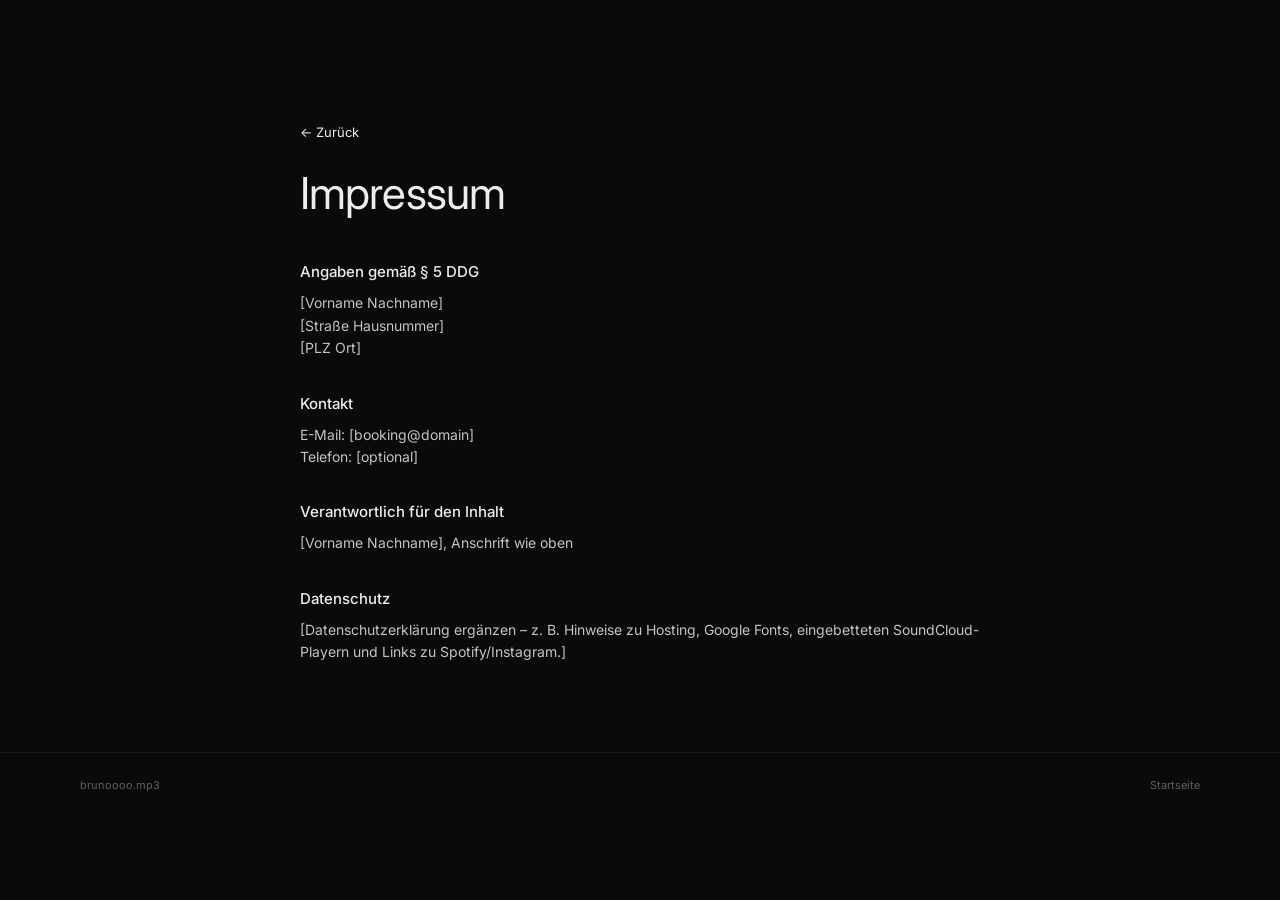
==== impressum.html @ 6eae167f "Website für brunoooo.mp3: One-Pager im dunklen Design Statische Seite (HTML/CSS/JS) mit Hero, Genre-" ====
<!doctype html>
<html lang="de">
<head>
  <meta charset="utf-8">
  <meta name="viewport" content="width=device-width, initial-scale=1">
  <title>Impressum – brunoooo.mp3</title>
  <meta name="robots" content="noindex">
  <meta name="theme-color" content="#0a0a0a">
  <link rel="preconnect" href="https://fonts.googleapis.com">
  <link rel="preconnect" href="https://fonts.gstatic.com" crossorigin>
  <link href="https://fonts.googleapis.com/css2?family=Inter:wght@400;500;600&family=Space+Mono&display=swap" rel="stylesheet">
  <link rel="stylesheet" href="css/style.css">
  <style>
    .legal { padding: 120px 0 80px; max-width: 680px; }
    .legal h1 { font-size: clamp(30px, 6vw, 44px); font-weight: 400; letter-spacing: -.02em; margin: 14px 0 32px; }
    .legal h2 { font-size: 15px; font-weight: 500; margin: 32px 0 8px; }
    .legal p { color: #c4c4c4; font-size: 14px; margin: 0 0 8px; }
  </style>
</head>
<body>
  <main class="wrap legal">
    <a class="link-arrow" href="index.html"><span aria-hidden="true">←</span> Zurück</a>
    <h1>Impressum</h1>

    <h2>Angaben gemäß § 5 DDG</h2>
    <p>[Vorname Nachname]<br>[Straße Hausnummer]<br>[PLZ Ort]</p>

    <h2>Kontakt</h2>
    <p>E-Mail: [booking@domain]<br>Telefon: [optional]</p>

    <h2>Verantwortlich für den Inhalt</h2>
    <p>[Vorname Nachname], Anschrift wie oben</p>

    <h2>Datenschutz</h2>
    <p>[Datenschutzerklärung ergänzen – z. B. Hinweise zu Hosting, Google Fonts, eingebetteten SoundCloud-Playern und Links zu Spotify/Instagram.]</p>
  </main>
  <footer class="footer">
    <div class="wrap footer__inner"><span>brunoooo.mp3</span><a href="index.html">Startseite</a></div>
  </footer>
</body>
</html>
---- css/style.css ----
/* ==========================================================================
   brunoooo.mp3
   ========================================================================== */

:root {
  --bg: #0a0a0a;
  --bg-2: #0e0e0e;
  --card: #131313;
  --card-2: #181818;
  --line: #222;
  --line-soft: #1a1a1a;
  --text: #ededed;
  --muted: #9a9a9a;
  --dim: #5f5f5f;
  --accent: #a8c8cc;
  --accent-ink: #0d1516;

  --font: "Inter", "Helvetica Neue", Arial, sans-serif;
  --mono: "Space Mono", ui-monospace, "SFMono-Regular", Menlo, monospace;

  --wrap: 1120px;
  --gutter: clamp(16px, 5vw, 48px);
  --radius: 10px;
  --nav-h: 64px;
  --section-y: clamp(72px, 10vw, 128px);
}

*, *::before, *::after { box-sizing: border-box; }
html { scroll-behavior: smooth; scroll-padding-top: calc(var(--nav-h) + 16px); -webkit-text-size-adjust: 100%; }
body {
  margin: 0;
  background: var(--bg);
  color: var(--text);
  font-family: var(--font);
  font-size: 15px;
  line-height: 1.6;
  -webkit-font-smoothing: antialiased;
  overflow-x: hidden;
}
img { display: block; max-width: 100%; height: auto; }
a { color: inherit; text-decoration: none; }
button { font: inherit; color: inherit; background: none; border: 0; cursor: pointer; padding: 0; }
::selection { background: var(--accent); color: var(--accent-ink); }
:focus-visible { outline: 2px solid var(--accent); outline-offset: 3px; border-radius: 4px; }

.wrap { width: 100%; max-width: calc(var(--wrap) + 2 * var(--gutter)); margin: 0 auto; padding: 0 var(--gutter); }
.accent { color: var(--accent); }
.skip { position: absolute; left: -9999px; top: 8px; z-index: 100; background: var(--accent); color: var(--accent-ink); padding: 8px 14px; border-radius: 6px; }
.skip:focus { left: 8px; }

.label { margin: 0; font-size: 11px; color: var(--muted); letter-spacing: .02em; }
.eyebrow { margin: 0 0 18px; font-size: 12px; color: var(--muted); }
.h2 { margin: 10px 0 0; font-size: clamp(24px, 3.2vw, 34px); font-weight: 400; letter-spacing: -.01em; line-height: 1.2; }

/* ---------- Buttons ---------- */
.btn {
  display: inline-flex; align-items: center; justify-content: center;
  min-height: 46px; padding: 0 28px; border-radius: 8px;
  font-size: 14px; font-weight: 600; white-space: nowrap;
  transition: transform .2s ease, background-color .2s ease, border-color .2s ease, color .2s ease;
}
.btn:active { transform: scale(.97); }
.btn--primary { background: var(--accent); color: var(--accent-ink); }
.btn--primary:hover { background: #bcd8db; }
.btn--ghost { border: 1px solid var(--line); color: var(--text); font-weight: 500; }
.btn--ghost:hover { border-color: #444; background: #111; }
.btn--light { background: #f2f2f2; color: #111; }
.btn--light:hover { background: #fff; }
.btn--sm { min-height: 38px; padding: 0 18px; font-size: 12px; }

.play {
  display: inline-grid; place-items: center; flex: none;
  width: 32px; height: 32px; border-radius: 50%;
  transition: background-color .2s ease;
}
.play:hover { background: #ffffff12; }
.icon-play {
  width: 0; height: 0;
  border-left: 9px solid currentColor; border-top: 6px solid transparent; border-bottom: 6px solid transparent;
  margin-left: 2px;
}
.is-playing .icon-play {
  width: 9px; height: 11px; margin: 0;
  border: 0; border-left: 3px solid currentColor; border-right: 3px solid currentColor;
}

.card { background: var(--card); border: 1px solid var(--line-soft); border-radius: var(--radius); }

/* ---------- Navigation ---------- */
.nav {
  position: fixed; inset: 0 0 auto; z-index: 50;
  transition: background-color .3s ease, border-color .3s ease;
  border-bottom: 1px solid transparent;
  padding-top: env(safe-area-inset-top);
}
.nav.is-scrolled { background: rgba(10, 10, 10, .78); -webkit-backdrop-filter: blur(14px); backdrop-filter: blur(14px); border-color: var(--line-soft); }
.nav__inner {
  max-width: calc(var(--wrap) + 2 * var(--gutter)); margin: 0 auto; padding: 0 var(--gutter);
  height: var(--nav-h); display: flex; align-items: center; justify-content: space-between; gap: 24px;
}
.nav__logo { font-size: 15px; font-weight: 500; flex: none; }
.nav__links { display: flex; gap: 22px; font-size: 13px; }
.nav__links a { position: relative; color: #cfcfcf; padding: 6px 0; transition: color .2s ease; }
.nav__links a::after {
  content: ""; position: absolute; left: 0; right: 0; bottom: 0; height: 1px;
  background: var(--accent); transform: scaleX(0); transform-origin: left; transition: transform .25s ease;
}
.nav__links a:hover, .nav__links a.is-active { color: #fff; }
.nav__links a.is-active::after { transform: scaleX(1); }

/* ---------- Hero ---------- */
.hero { position: relative; padding-top: var(--nav-h); overflow: hidden; }
.hero__inner { display: grid; grid-template-columns: 1.05fr 1fr; align-items: end; min-height: min(720px, 88vh); }
.hero__text { padding: 60px 0 130px; position: relative; z-index: 2; }
.hero__title { margin: 0; font-size: clamp(48px, 7.4vw, 88px); font-weight: 400; line-height: 1; letter-spacing: -.035em; }
.hero__quote { margin: 26px 0 34px; color: #cfcfcf; font-size: 15px; max-width: 38ch; }
.hero__cta { display: flex; flex-wrap: wrap; gap: 12px; }
.hero__cta .btn { min-width: 150px; }

.hero__photo { position: relative; align-self: end; height: 100%; display: flex; align-items: flex-end; justify-content: center; }
.hero__photo img {
  width: 100%; max-width: 460px; max-height: 660px; object-fit: contain; object-position: bottom;
  mix-blend-mode: lighten;
  -webkit-mask-image: linear-gradient(to bottom, transparent 0%, #000 9%, #000 72%, transparent 100%), linear-gradient(to right, transparent 0%, #000 12%, #000 90%, transparent 100%);
  -webkit-mask-composite: source-in;
  mask-image: linear-gradient(to bottom, transparent 0%, #000 9%, #000 72%, transparent 100%), linear-gradient(to right, transparent 0%, #000 12%, #000 90%, transparent 100%);
  mask-composite: intersect;
  animation: photo-in 1.2s cubic-bezier(.2, .7, .2, 1) both;
}
@keyframes photo-in { from { opacity: 0; transform: translateY(24px) scale(.98); } }

.mini-player { display: flex; align-items: center; gap: 12px; margin-top: 26px; max-width: 290px; }
.mini-player .play { margin-left: -9px; }
.mini-player__bar { position: relative; flex: 1; height: 3px; background: #2a2a2a; border-radius: 3px; }
.mini-player__fill { position: absolute; inset: 0 auto 0 0; width: 62%; background: var(--accent); border-radius: inherit; }
.mini-player__knob {
  position: absolute; top: 50%; left: 62%; width: 9px; height: 9px; border-radius: 50%;
  background: #dfeef0; transform: translate(-50%, -50%); box-shadow: 0 0 0 4px #a8c8cc22;
}

/* ---------- Marquee ---------- */
.marquee {
  position: relative; overflow: hidden; border-top: 1px solid var(--line-soft); border-bottom: 1px solid var(--line-soft);
  background: var(--bg-2); padding: 18px 0;
  -webkit-mask-image: linear-gradient(to right, transparent, #000 8%, #000 92%, transparent);
  mask-image: linear-gradient(to right, transparent, #000 8%, #000 92%, transparent);
}
.marquee__track { display: flex; width: max-content; animation: marquee 38s linear infinite; }
.marquee:hover .marquee__track { animation-play-state: paused; }
.marquee__list { display: flex; margin: 0; padding: 0; list-style: none; font-family: var(--mono); font-size: 13px; color: #cfcfcf; }
.marquee__list li { white-space: nowrap; }
.marquee__list li::before { content: "/"; color: var(--dim); margin: 0 30px; }
@keyframes marquee { to { transform: translateX(-50%); } }

/* ---------- Sections ---------- */
.section { padding: var(--section-y) 0; position: relative; }
.section + .section::before {
  content: ""; position: absolute; top: 0; left: 50%; transform: translateX(-50%);
  width: min(calc(100% - 2 * var(--gutter)), calc(var(--wrap) + 80px)); height: 1px;
  background: linear-gradient(to right, transparent, var(--line), transparent);
}
.section__head { display: flex; justify-content: space-between; align-items: flex-end; gap: 32px; margin-bottom: 40px; }
.section__head--row { align-items: center; }
.section__aside { margin: 0; max-width: 300px; color: var(--muted); font-size: 13px; }
.link-arrow { font-size: 13px; transition: color .2s ease; }
.link-arrow span { display: inline-block; transition: transform .2s ease; }
.link-arrow:hover { color: var(--accent); }
.link-arrow:hover span { transform: translateX(4px); }

/* ---------- Bio ---------- */
.bio { display: grid; grid-template-columns: 160px minmax(0, 1fr) 300px; gap: 40px 48px; align-items: start; }
.bio__text p { margin: 0 0 18px; color: #c4c4c4; font-size: 14px; max-width: 60ch; }
.bio__text .lead { color: var(--text); font-size: clamp(17px, 1.6vw, 19px); line-height: 1.5; margin-bottom: 30px; }

.eq { display: flex; align-items: center; gap: 2px; height: 22px; margin-top: 12px; }
.eq span { width: 2px; border-radius: 2px; background: #555; animation: eq 1.2s ease-in-out infinite alternate; }
.eq span.is-hi { background: var(--accent); }
@keyframes eq { from { transform: scaleY(.35); } to { transform: scaleY(1); } }

.facts { list-style: none; margin: 28px 0 0; padding: 0; display: grid; grid-template-columns: repeat(3, auto); justify-content: start; gap: 12px 36px; }
.facts li { display: flex; flex-direction: column; }
.facts__k { font-size: 11px; color: var(--dim); }
.facts__v { font-size: 13px; }

.nowplaying { position: sticky; top: calc(var(--nav-h) + 24px); overflow: hidden; }
.nowplaying__head { margin: 0; padding: 14px 16px; font-size: 11px; color: var(--muted); border-bottom: 1px solid var(--line-soft); display: flex; align-items: center; gap: 8px; }
.dot { width: 6px; height: 6px; border-radius: 50%; background: var(--accent); box-shadow: 0 0 0 0 #a8c8cc80; animation: pulse 2s infinite; }
@keyframes pulse { 70% { box-shadow: 0 0 0 7px #a8c8cc00; } 100% { box-shadow: 0 0 0 0 #a8c8cc00; } }
.nowplaying__list { list-style: none; margin: 0; padding: 0; }
.nowplaying__list a {
  display: grid; grid-template-columns: 28px 1fr auto; align-items: center; gap: 6px;
  padding: 13px 16px; border-bottom: 1px solid var(--line-soft); transition: background-color .2s ease;
}
.nowplaying__list a:hover { background: var(--card-2); }
.nowplaying__no { font-size: 11px; color: var(--dim); }
.nowplaying__title { display: block; font-size: 13px; line-height: 1.3; }
.nowplaying__artist { display: block; font-size: 11px; color: var(--muted); }
.nowplaying__list .play { width: 28px; height: 28px; }
.nowplaying__list .icon-play { border-left-width: 7px; border-top-width: 5px; border-bottom-width: 5px; }
.nowplaying__foot { margin: 0; padding: 12px 16px; font-size: 10px; color: var(--dim); }

/* ---------- Inspiration ---------- */
.artists { display: grid; grid-template-columns: repeat(4, minmax(0, 1fr)); gap: 12px; }
.artist { padding: 14px 14px 18px; transition: border-color .3s ease, transform .3s ease, background-color .3s ease; }
.artist:hover { border-color: #2c2c2c; background: var(--card-2); transform: translateY(-3px); }
.artist__no { margin: 0; font-size: 10px; color: var(--dim); }
.wave { display: flex; align-items: center; gap: 2px; height: 70px; margin: 18px 0 22px; }
.wave span { flex: 1; min-width: 1px; border-radius: 2px; background: #3a3a3a; transition: background-color .15s ease; }
.wave span.is-on { background: #c9c9c9; }
.artist:hover .wave span.is-on { background: var(--accent); }
.artist__name { margin: 0; font-size: 17px; font-weight: 400; }
.artist__track { display: inline-flex; align-items: center; gap: 7px; margin-top: 8px; font-size: 11px; color: #bdbdbd; }
.artist__track .icon-play { border-left-width: 6px; border-top-width: 4px; border-bottom-width: 4px; }
a.artist__track:hover { color: var(--accent); text-decoration: underline; text-underline-offset: 3px; }

/* ---------- Mixes ---------- */
.mixes { display: grid; grid-template-columns: repeat(3, minmax(0, 1fr)); gap: 12px; }
.mix { padding: 20px; display: flex; flex-direction: column; min-height: 220px; }
.mix__top { display: flex; justify-content: space-between; gap: 16px; }
.mix__no { margin: 0; font-size: 10px; color: var(--muted); }
.mix__title { margin: 6px 0 0; font-size: 18px; font-weight: 400; }
.vinyl {
  flex: none; width: 58px; height: 58px; border-radius: 50%;
  background: repeating-radial-gradient(circle, #0b0b0b 0 2px, #121212 2px 3px);
  display: grid; place-items: center; border: 1px solid #1e1e1e;
  animation: spin 2.4s linear infinite paused;
}
.vinyl::after { content: ""; width: 18px; height: 18px; border-radius: 50%; background: radial-gradient(circle, #ddd 0 1.5px, #2a2a2a 2px); }
.mix.is-playing .vinyl { animation-play-state: running; }
.mix.is-playing .vinyl::after { background: radial-gradient(circle, #0d1516 0 1.5px, var(--accent) 2px); }
@keyframes spin { to { transform: rotate(360deg); } }
.mix__player { display: flex; align-items: center; gap: 10px; margin-top: 28px; }
.mix__player .play { margin-left: -6px; }
.mix__bar { flex: 1; height: 2px; background: #2c2c2c; border-radius: 2px; overflow: hidden; }
.mix__fill { display: block; height: 100%; width: 0; background: #d6d6d6; }
.mix.is-playing .mix__fill { background: var(--accent); }
.mix__len { font-size: 10px; color: var(--muted); white-space: nowrap; }
.mix__note { margin: auto 0 0; padding-top: 28px; font-size: 10px; color: var(--dim); }
.mix iframe { width: 100%; height: 166px; border: 0; border-radius: 6px; margin-top: 20px; }

/* ---------- Gigs ---------- */
.gigs { display: grid; grid-template-columns: 160px minmax(0, 1fr); gap: 40px 48px; }
.tabs { display: inline-flex; flex-direction: column; gap: 4px; margin-top: 18px; }
.tab { text-align: left; font-size: 13px; color: var(--dim); padding: 4px 0; transition: color .2s ease; }
.tab:hover { color: #bbb; }
.tab.is-active { color: var(--text); }
.tab.is-active::before { content: "● "; color: var(--accent); font-size: 9px; vertical-align: 2px; }
.gigs__list { display: grid; grid-template-columns: repeat(2, minmax(0, 1fr)); column-gap: 24px; align-content: start; }
.gig { display: flex; justify-content: space-between; align-items: baseline; gap: 16px; padding: 14px 0; border-bottom: 1px solid var(--line-soft); animation: fade-up .45s ease both; }
.gig__name { font-size: 14px; }
.gig__meta { font-size: 10px; color: var(--muted); white-space: nowrap; }
.gig--next .gig__name::after { content: "Next"; margin-left: 8px; padding: 2px 6px; border-radius: 4px; font-size: 9px; background: #a8c8cc1f; color: var(--accent); vertical-align: 2px; }
.gigs__empty { grid-column: 1 / -1; margin: 0; padding: 14px 0; color: var(--muted); font-size: 14px; border-bottom: 1px solid var(--line-soft); }
.gigs__empty a { color: var(--accent); }
@keyframes fade-up { from { opacity: 0; transform: translateY(8px); } }

/* ---------- Presse ---------- */
.press__btns { display: flex; flex-wrap: wrap; gap: 8px; }
.press { display: grid; grid-template-columns: repeat(4, minmax(0, 1fr)); gap: 10px; }
.press__item { margin: 0; aspect-ratio: 4 / 5; border-radius: 6px; overflow: hidden; border: 1px solid var(--line-soft); background: var(--card); }
.press__item img { width: 100%; height: 100%; object-fit: cover; filter: grayscale(1); transition: filter .4s ease, transform .6s ease; }
.press__item:hover img { filter: none; transform: scale(1.03); }
.ph { height: 100%; display: grid; place-items: center; padding: 12px; text-align: center; font-size: 11px; color: var(--muted); }

/* ---------- Booking ---------- */
.section--booking { text-align: center; }
.booking { display: flex; flex-direction: column; align-items: center; }
.booking__mail {
  margin-top: 22px; font-size: clamp(28px, 5vw, 46px); line-height: 1.15; letter-spacing: -.02em;
  overflow-wrap: anywhere; background: linear-gradient(currentColor, currentColor) 0 100% / 0 1px no-repeat;
  transition: background-size .35s ease, color .2s ease;
}
.booking__mail:hover { color: var(--accent); background-size: 100% 1px; }
.booking__text { margin: 18px 0 0; max-width: 420px; color: var(--muted); font-size: 13px; }

.form { width: 100%; max-width: 680px; margin-top: 44px; padding: clamp(18px, 3vw, 28px); text-align: left; }
.form__grid { display: grid; grid-template-columns: 1fr 1fr; gap: 14px; }
.field { display: flex; flex-direction: column; gap: 6px; font-size: 11px; color: var(--muted); min-width: 0; }
.field--full { grid-column: 1 / -1; }
.field input, .field select, .field textarea {
  width: 100%; font: inherit; font-size: 16px; color: var(--text); /* 16px verhindert Zoom auf iOS */
  background: var(--bg); border: 1px solid var(--line); border-radius: 8px; padding: 11px 12px;
  transition: border-color .2s ease; -webkit-appearance: none; appearance: none; color-scheme: dark;
}
.field select {
  background-image: linear-gradient(45deg, transparent 50%, #888 50%), linear-gradient(135deg, #888 50%, transparent 50%);
  background-position: calc(100% - 18px) 50%, calc(100% - 13px) 50%; background-size: 5px 5px; background-repeat: no-repeat; padding-right: 34px;
}
.field textarea { resize: vertical; min-height: 110px; }
.field input:focus, .field select:focus, .field textarea:focus { outline: none; border-color: var(--accent); }
.field input::placeholder, .field textarea::placeholder { color: #555; }
.field.is-invalid input { border-color: #c77; }
.form__foot { display: flex; justify-content: space-between; align-items: center; gap: 16px; margin-top: 20px; }
.form__hint { margin: 0; font-size: 11px; color: var(--dim); }
.form__error { margin: 10px 0 0; font-size: 12px; color: #e09a9a; min-height: 0; }
.form__error:empty { display: none; }

.socials { display: flex; gap: 28px; margin-top: 36px; font-size: 13px; }
.socials a { transition: color .2s ease; }
.socials a:hover { color: var(--accent); }

/* ---------- Footer ---------- */
.footer { border-top: 1px solid var(--line-soft); padding: 24px 0 calc(24px + env(safe-area-inset-bottom)); font-size: 11px; color: var(--dim); }
.footer__inner { display: flex; justify-content: space-between; align-items: center; gap: 16px; }
.footer a { transition: color .2s ease; }
.footer a:hover { color: var(--text); }

/* ---------- Reveal ---------- */
.js .reveal { opacity: 0; transform: translateY(18px); transition: opacity .7s ease, transform .7s cubic-bezier(.2, .7, .2, 1); transition-delay: var(--d, 0s); }
.js .reveal.is-in { opacity: 1; transform: none; }

/* ==========================================================================
   Responsive
   ========================================================================== */
@media (max-width: 1000px) {
  .bio { grid-template-columns: minmax(0, 1fr) 280px; }
  .bio__label { grid-column: 1 / -1; display: flex; align-items: center; gap: 16px; }
  .bio__label .eq { margin: 0; }
  .artists { grid-template-columns: repeat(2, minmax(0, 1fr)); }
  .mixes { grid-template-columns: 1fr 1fr; }
  .press { grid-template-columns: repeat(2, minmax(0, 1fr)); }
}

@media (max-width: 760px) {
  :root { --nav-h: 96px; }
  body { font-size: 15px; }

  /* Navigation: Logo oben, Links darunter seitlich wischbar */
  .nav { background: rgba(10, 10, 10, .82); -webkit-backdrop-filter: blur(14px); backdrop-filter: blur(14px); border-color: var(--line-soft); }
  .nav__inner { flex-direction: column; align-items: stretch; justify-content: center; gap: 4px; padding-right: 0; }
  .nav__logo { padding-top: 4px; }
  .nav__links {
    gap: 6px; overflow-x: auto; scroll-snap-type: x proximity; scrollbar-width: none;
    padding: 4px var(--gutter) 6px 0;
    -webkit-mask-image: linear-gradient(to right, #000 85%, transparent);
    mask-image: linear-gradient(to right, #000 85%, transparent);
  }
  .nav__links::-webkit-scrollbar { display: none; }
  .nav__links a { flex: none; scroll-snap-align: start; padding: 6px 12px; border: 1px solid var(--line); border-radius: 999px; font-size: 13px; }
  .nav__links a:first-child { margin-left: 0; }
  .nav__links a::after { display: none; }
  .nav__links a.is-active { background: var(--accent); border-color: var(--accent); color: var(--accent-ink); }

  /* Hero: Foto oben, Text überlappt */
  .hero__inner { grid-template-columns: 1fr; min-height: 0; }
  .hero__photo { order: -1; height: auto; margin: 8px calc(-1 * var(--gutter)) 0; }
  .hero__photo img { max-width: 420px; width: 88%; max-height: 62vh; }
  .hero__text { padding: 0 0 56px; margin-top: -72px; }
  .hero__title { font-size: clamp(44px, 14vw, 64px); }
  .hero__cta .btn { flex: 1 1 140px; }
  .mini-player { max-width: none; }

  .section__head { flex-direction: column; align-items: flex-start; gap: 14px; margin-bottom: 28px; }
  .section__head--row { flex-direction: row; align-items: center; flex-wrap: wrap; }

  .bio { grid-template-columns: 1fr; gap: 24px; }
  .nowplaying { position: static; }
  .facts { grid-template-columns: repeat(2, auto); }

  .artists { gap: 10px; }
  .artist { padding: 12px 12px 14px; }
  .wave { height: 52px; margin: 12px 0 14px; gap: 1.5px; }
  .artist__name { font-size: 15px; }

  .mixes { grid-template-columns: 1fr; }
  .mix { min-height: 0; }

  .gigs { grid-template-columns: 1fr; gap: 20px; }
  .tabs { flex-direction: row; gap: 18px; margin-top: 14px; }
  .gigs__list { grid-template-columns: 1fr; min-height: 0; }

  .press { gap: 8px; }
  .press__btns { width: 100%; }
  .press__btns .btn { flex: 1; }

  .form__grid { grid-template-columns: 1fr; }
  .form__foot { flex-direction: column-reverse; align-items: stretch; text-align: center; }
  .form__foot .btn { width: 100%; }

  .footer__inner { flex-wrap: wrap; }
  .footer__top { display: none; }
}

@media (max-width: 380px) {
  .artists { grid-template-columns: 1fr 1fr; gap: 8px; }
  .artist__track { font-size: 10px; }
}

@media (prefers-reduced-motion: reduce) {
  html { scroll-behavior: auto; }
  *, *::before, *::after { animation-duration: .001ms !important; animation-iteration-count: 1 !important; transition-duration: .001ms !important; }
  .js .reveal { opacity: 1; transform: none; }
}
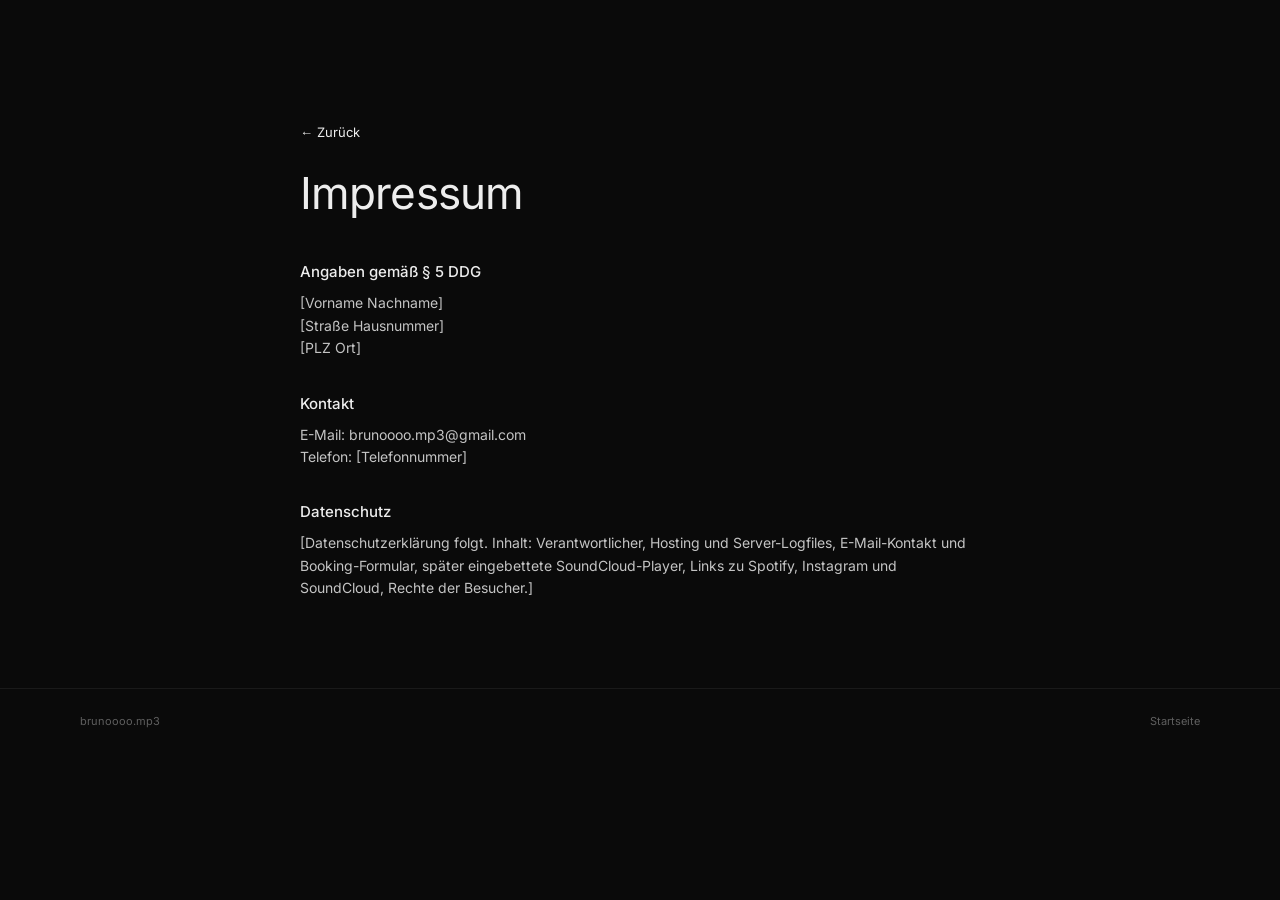
==== commit 42fd0fe9: "Texte natürlicher formuliert, TikTok entfernt, Schriften lokal - Bio, Sound und Booking-Text in lock" ====
--- a/impressum.html
+++ b/impressum.html
@@ -6,9 +6,6 @@
   <title>Impressum – brunoooo.mp3</title>
   <meta name="robots" content="noindex">
   <meta name="theme-color" content="#0a0a0a">
-  <link rel="preconnect" href="https://fonts.googleapis.com">
-  <link rel="preconnect" href="https://fonts.gstatic.com" crossorigin>
-  <link href="https://fonts.googleapis.com/css2?family=Inter:wght@400;500;600&family=Space+Mono&display=swap" rel="stylesheet">
   <link rel="stylesheet" href="css/style.css">
   <style>
     .legal { padding: 120px 0 80px; max-width: 680px; }
@@ -26,13 +23,15 @@
     <p>[Vorname Nachname]<br>[Straße Hausnummer]<br>[PLZ Ort]</p>
 
     <h2>Kontakt</h2>
-    <p>E-Mail: [booking@domain]<br>Telefon: [optional]</p>
+    <p>E-Mail: brunoooo.mp3@gmail.com<br>Telefon: [Telefonnummer]</p>
 
-    <h2>Verantwortlich für den Inhalt</h2>
-    <p>[Vorname Nachname], Anschrift wie oben</p>
+    <!-- Nur einfügen, falls vorhanden:
+    <h2>Umsatzsteuer-ID</h2>
+    <p>Umsatzsteuer-Identifikationsnummer gemäß § 27a UStG: [DE…]</p>
+    -->
 
-    <h2>Datenschutz</h2>
-    <p>[Datenschutzerklärung ergänzen – z. B. Hinweise zu Hosting, Google Fonts, eingebetteten SoundCloud-Playern und Links zu Spotify/Instagram.]</p>
+    <h2 id="datenschutz">Datenschutz</h2>
+    <p>[Datenschutzerklärung folgt. Inhalt: Verantwortlicher, Hosting und Server-Logfiles, E-Mail-Kontakt und Booking-Formular, später eingebettete SoundCloud-Player, Links zu Spotify, Instagram und SoundCloud, Rechte der Besucher.]</p>
   </main>
   <footer class="footer">
     <div class="wrap footer__inner"><span>brunoooo.mp3</span><a href="index.html">Startseite</a></div>
--- a/css/style.css
+++ b/css/style.css
@@ -1,6 +1,10 @@
 /* ==========================================================================
    brunoooo.mp3
    ========================================================================== */
+
+/* Schriften lokal eingebunden (keine Verbindung zu Google, DSGVO-freundlich) */
+@font-face { font-family: "Inter"; font-style: normal; font-weight: 400 600; font-display: swap; src: url("../assets/fonts/inter-latin.woff2") format("woff2"); }
+@font-face { font-family: "Space Mono"; font-style: normal; font-weight: 400; font-display: swap; src: url("../assets/fonts/space-mono-latin.woff2") format("woff2"); }
 
 :root {
   --bg: #0a0a0a;
@@ -198,6 +202,18 @@
 .nowplaying__list .play { width: 28px; height: 28px; }
 .nowplaying__list .icon-play { border-left-width: 7px; border-top-width: 5px; border-bottom-width: 5px; }
 .nowplaying__foot { margin: 0; padding: 12px 16px; font-size: 10px; color: var(--dim); }
+
+/* ---------- Sound ---------- */
+#sound .h2 { max-width: 22ch; text-wrap: balance; }
+.sound__words { display: flex; flex-wrap: wrap; gap: 8px; max-width: none; }
+.sound__words span { font-family: var(--mono); font-size: 12px; color: var(--text); padding: 6px 12px; border: 1px solid var(--line); border-radius: 999px; }
+.modes { display: grid; grid-template-columns: repeat(3, minmax(0, 1fr)); gap: 12px; }
+.mode { padding: 22px 20px 24px; transition: border-color .3s ease, background-color .3s ease; }
+.mode:hover { border-color: #2c2c2c; background: var(--card-2); }
+.mode__tag { margin: 0; font-size: 10px; color: var(--muted); }
+.mode__tag--next { color: var(--accent); }
+.mode__title { margin: 8px 0 12px; font-size: 22px; font-weight: 400; letter-spacing: -.01em; }
+.mode__text { margin: 0; font-size: 13px; color: #bdbdbd; }
 
 /* ---------- Inspiration ---------- */
 .artists { display: grid; grid-template-columns: repeat(4, minmax(0, 1fr)); gap: 12px; }
@@ -318,6 +334,7 @@
   .bio__label .eq { margin: 0; }
   .artists { grid-template-columns: repeat(2, minmax(0, 1fr)); }
   .mixes { grid-template-columns: 1fr 1fr; }
+  .mixes > :last-child:nth-child(odd) { grid-column: 1 / -1; }
   .press { grid-template-columns: repeat(2, minmax(0, 1fr)); }
 }
 
@@ -355,7 +372,9 @@
 
   .bio { grid-template-columns: 1fr; gap: 24px; }
   .nowplaying { position: static; }
-  .facts { grid-template-columns: repeat(2, auto); }
+  .facts { grid-template-columns: 1fr; gap: 0; }
+  .facts li { flex-direction: row; justify-content: space-between; gap: 16px; padding: 10px 0; border-bottom: 1px solid var(--line-soft); }
+  .facts__v { text-align: right; }
 
   .artists { gap: 10px; }
   .artist { padding: 12px 12px 14px; }
@@ -364,6 +383,7 @@
 
   .mixes { grid-template-columns: 1fr; }
   .mix { min-height: 0; }
+  .modes { grid-template-columns: 1fr; }
 
   .gigs { grid-template-columns: 1fr; gap: 20px; }
   .tabs { flex-direction: row; gap: 18px; margin-top: 14px; }
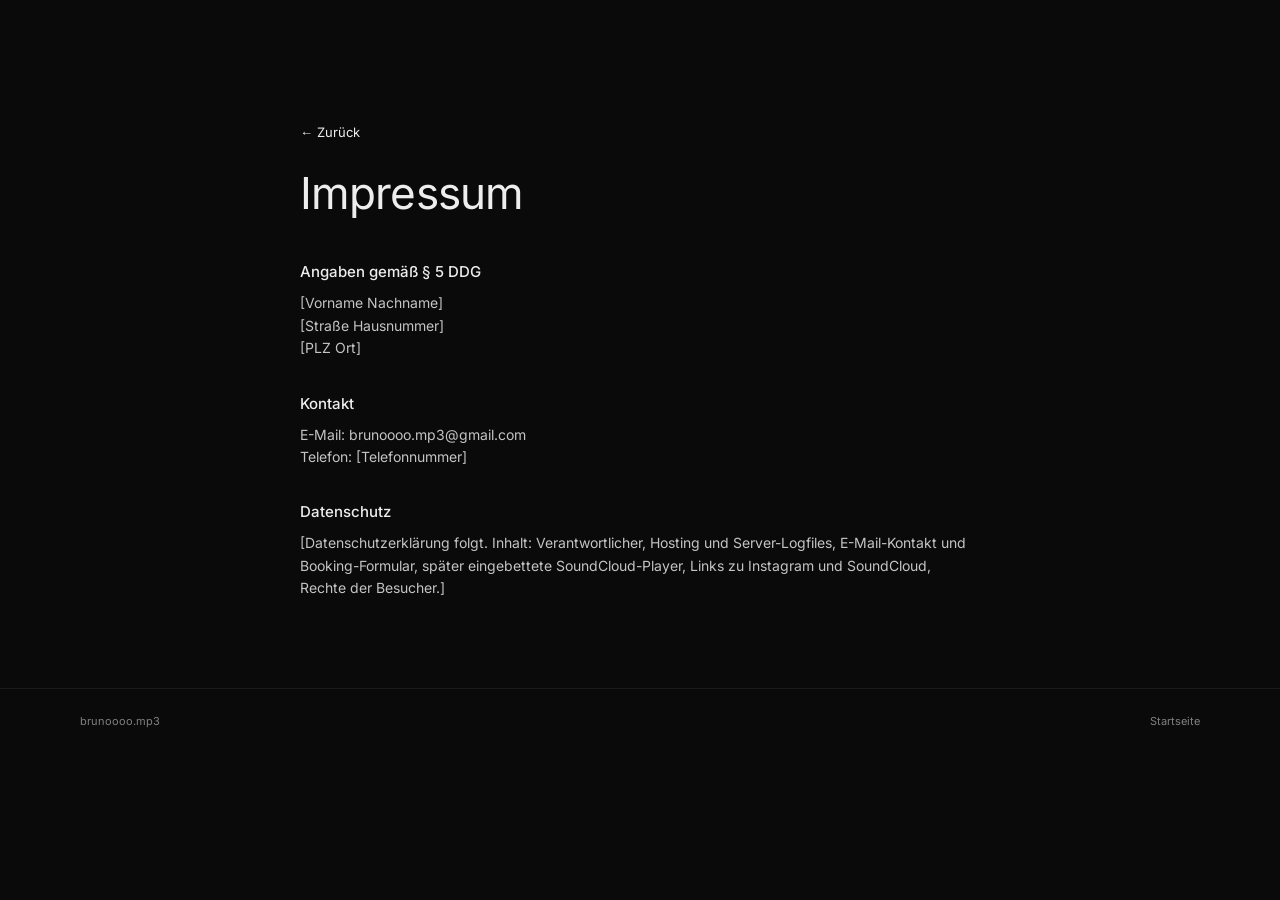
==== commit 47cc36a0: "Mixes „Coming soon“, Texte entfernt, Genre-Band pausierbar, Track-Links zu SoundCloud [skip netlify]" ====
--- a/impressum.html
+++ b/impressum.html
@@ -31,7 +31,7 @@
     -->
 
     <h2 id="datenschutz">Datenschutz</h2>
-    <p>[Datenschutzerklärung folgt. Inhalt: Verantwortlicher, Hosting und Server-Logfiles, E-Mail-Kontakt und Booking-Formular, später eingebettete SoundCloud-Player, Links zu Spotify, Instagram und SoundCloud, Rechte der Besucher.]</p>
+    <p>[Datenschutzerklärung folgt. Inhalt: Verantwortlicher, Hosting und Server-Logfiles, E-Mail-Kontakt und Booking-Formular, später eingebettete SoundCloud-Player, Links zu Instagram und SoundCloud, Rechte der Besucher.]</p>
   </main>
   <footer class="footer">
     <div class="wrap footer__inner"><span>brunoooo.mp3</span><a href="index.html">Startseite</a></div>
--- a/css/style.css
+++ b/css/style.css
@@ -15,7 +15,7 @@
   --line-soft: #1a1a1a;
   --text: #ededed;
   --muted: #9a9a9a;
-  --dim: #5f5f5f;
+  --dim: #808080;
   --accent: #a8c8cc;
   --accent-ink: #0d1516;
 
@@ -26,7 +26,7 @@
   --gutter: clamp(16px, 5vw, 48px);
   --radius: 10px;
   --nav-h: 64px;
-  --section-y: clamp(72px, 10vw, 128px);
+  --section-y: clamp(56px, 8vw, 104px);
 }
 
 *, *::before, *::after { box-sizing: border-box; }
@@ -49,6 +49,7 @@
 
 .wrap { width: 100%; max-width: calc(var(--wrap) + 2 * var(--gutter)); margin: 0 auto; padding: 0 var(--gutter); }
 .accent { color: var(--accent); }
+.sr-only { position: absolute; width: 1px; height: 1px; padding: 0; margin: -1px; overflow: hidden; clip: rect(0 0 0 0); white-space: nowrap; border: 0; }
 .skip { position: absolute; left: -9999px; top: 8px; z-index: 100; background: var(--accent); color: var(--accent-ink); padding: 8px 14px; border-radius: 6px; }
 .skip:focus { left: 8px; }
 
@@ -145,16 +146,17 @@
 /* ---------- Marquee ---------- */
 .marquee {
   position: relative; overflow: hidden; border-top: 1px solid var(--line-soft); border-bottom: 1px solid var(--line-soft);
-  background: var(--bg-2); padding: 18px 0;
+  background: var(--bg-2); padding: 20px 0;
   -webkit-mask-image: linear-gradient(to right, transparent, #000 8%, #000 92%, transparent);
   mask-image: linear-gradient(to right, transparent, #000 8%, #000 92%, transparent);
 }
-.marquee__track { display: flex; width: max-content; animation: marquee 38s linear infinite; }
-.marquee:hover .marquee__track { animation-play-state: paused; }
-.marquee__list { display: flex; margin: 0; padding: 0; list-style: none; font-family: var(--mono); font-size: 13px; color: #cfcfcf; }
-.marquee__list li { white-space: nowrap; }
-.marquee__list li::before { content: "/"; color: var(--dim); margin: 0 30px; }
-@keyframes marquee { to { transform: translateX(-50%); } }
+.marquee__track { display: flex; width: max-content; animation: marquee var(--dur, 40s) linear infinite; }
+.marquee:hover .marquee__track, .marquee.is-paused .marquee__track { animation-play-state: paused; }
+.marquee__list { display: flex; align-items: center; margin: 0; padding: 0; list-style: none; font-family: var(--mono); font-size: clamp(14px, 1.3vw, 16px); line-height: 1; color: #d8d8d8; }
+.marquee__list li { display: flex; align-items: center; white-space: nowrap; }
+/* Trenner: kleiner Punkt in der Akzentfarbe */
+.marquee__list li::before { content: ""; width: 5px; height: 5px; margin: 0 clamp(20px, 2.4vw, 32px); border-radius: 50%; background: var(--accent); flex: none; }
+@keyframes marquee { to { transform: translateX(var(--shift, -50%)); } }
 
 /* ---------- Sections ---------- */
 .section { padding: var(--section-y) 0; position: relative; }
@@ -173,6 +175,25 @@
 
 /* ---------- Bio ---------- */
 .bio { display: grid; grid-template-columns: 160px minmax(0, 1fr) 300px; gap: 40px 48px; align-items: start; }
+/* Bio als Kapitel */
+.chapters { display: flex; flex-direction: column; gap: 30px; }
+.chapter p:last-child { margin-bottom: 0; }
+.chapter__kicker { display: flex; align-items: center; gap: 10px; margin: 0 0 10px; font-family: var(--mono); font-size: 11px; font-weight: 400; letter-spacing: .08em; text-transform: uppercase; color: var(--accent); }
+.chapter__kicker::after { content: ""; flex: 1; max-width: 80px; height: 1px; background: #a8c8cc40; }
+.motto { margin: 26px 0 0; padding: 4px 0 4px 20px; border-left: 2px solid var(--accent); }
+.bio__text .motto p { margin: 0; max-width: 24ch; font-size: clamp(22px, 2.6vw, 30px); line-height: 1.25; letter-spacing: -.015em; color: var(--text); text-wrap: balance; }
+.bio__more-inner { padding-top: 30px; }
+
+/* Aufklappen (nur mit JavaScript, sonst steht alles da) */
+.js .bio__more { display: grid; grid-template-rows: 0fr; transition: grid-template-rows .7s cubic-bezier(.16, 1, .3, 1); }
+.js .bio__more > .bio__more-inner { min-height: 0; overflow: hidden; opacity: 0; transition: opacity .5s ease; }
+.js .bio.is-open .bio__more { grid-template-rows: 1fr; }
+.js .bio.is-open .bio__more > .bio__more-inner { opacity: 1; transition-delay: .1s; }
+.js .bio:not(.is-open) .chapters--intro { -webkit-mask-image: linear-gradient(#000 60%, transparent); mask-image: linear-gradient(#000 60%, transparent); }
+.bio__toggle { display: inline-flex; align-items: center; gap: 10px; margin-top: 18px; padding: 10px 18px; border: 1px solid var(--line); border-radius: 999px; font-size: 13px; transition: border-color .2s ease, color .2s ease; }
+.bio__toggle:hover { border-color: var(--accent); color: var(--accent); }
+.bio__toggle-icon { display: inline-block; transition: transform .4s ease; }
+.bio.is-open .bio__toggle-icon { transform: rotate(180deg); }
 .bio__text p { margin: 0 0 18px; color: #c4c4c4; font-size: 14px; max-width: 60ch; }
 .bio__text .lead { color: var(--text); font-size: clamp(17px, 1.6vw, 19px); line-height: 1.5; margin-bottom: 30px; }
 
@@ -181,12 +202,12 @@
 .eq span.is-hi { background: var(--accent); }
 @keyframes eq { from { transform: scaleY(.35); } to { transform: scaleY(1); } }
 
-.facts { list-style: none; margin: 28px 0 0; padding: 0; display: grid; grid-template-columns: repeat(3, auto); justify-content: start; gap: 12px 36px; }
-.facts li { display: flex; flex-direction: column; }
-.facts__k { font-size: 11px; color: var(--dim); }
-.facts__v { font-size: 13px; }
-
-.nowplaying { position: sticky; top: calc(var(--nav-h) + 24px); overflow: hidden; }
+
+.bio__side { position: sticky; top: calc(var(--nav-h) + 24px); display: flex; flex-direction: column; gap: 14px; }
+.nowplaying { overflow: hidden; }
+.bio__photo { margin: 0; }
+.bio__photo img { width: 100%; aspect-ratio: 4 / 5; object-fit: cover; object-position: 50% 40%; border-radius: var(--radius); filter: saturate(.85); }
+.bio__photo figcaption { margin-top: 8px; font-size: 11px; color: var(--muted); }
 .nowplaying__head { margin: 0; padding: 14px 16px; font-size: 11px; color: var(--muted); border-bottom: 1px solid var(--line-soft); display: flex; align-items: center; gap: 8px; }
 .dot { width: 6px; height: 6px; border-radius: 50%; background: var(--accent); box-shadow: 0 0 0 0 #a8c8cc80; animation: pulse 2s infinite; }
 @keyframes pulse { 70% { box-shadow: 0 0 0 7px #a8c8cc00; } 100% { box-shadow: 0 0 0 0 #a8c8cc00; } }
@@ -204,26 +225,98 @@
 .nowplaying__foot { margin: 0; padding: 12px 16px; font-size: 10px; color: var(--dim); }
 
 /* ---------- Sound ---------- */
-#sound .h2 { max-width: 22ch; text-wrap: balance; }
-.sound__words { display: flex; flex-wrap: wrap; gap: 8px; max-width: none; }
-.sound__words span { font-family: var(--mono); font-size: 12px; color: var(--text); padding: 6px 12px; border: 1px solid var(--line); border-radius: 999px; }
 .modes { display: grid; grid-template-columns: repeat(3, minmax(0, 1fr)); gap: 12px; }
-.mode { padding: 22px 20px 24px; transition: border-color .3s ease, background-color .3s ease; }
-.mode:hover { border-color: #2c2c2c; background: var(--card-2); }
+.mode {
+  --w: 1;
+  position: relative; padding: 22px 20px 24px;
+  opacity: calc(.38 + .62 * var(--w));
+  transform: translateY(calc((1 - var(--w)) * 6px));
+  border-color: color-mix(in srgb, var(--accent) calc(var(--w) * 45%), var(--line-soft));
+  transition: border-color .25s ease, background-color .25s ease, opacity .25s ease, transform .25s ease;
+}
+.mode.is-live { background: var(--card-2); }
+.mode__eq { position: absolute; top: 22px; right: 20px; display: flex; align-items: flex-end; gap: 2px; height: 16px; }
+.mode__eq i { width: 3px; height: 100%; border-radius: 1px; background: var(--dim); transform-origin: bottom; transform: scaleY(.25); }
+.mode.is-live .mode__eq i { background: var(--accent); animation: eq var(--spd, .48s) ease-in-out infinite alternate; }
+.mode.is-live .mode__eq i:nth-child(2) { animation-delay: -.2s; }
+.mode.is-live .mode__eq i:nth-child(3) { animation-delay: -.35s; }
+.mode.is-live .mode__eq i:nth-child(4) { animation-delay: -.1s; }
+.mode.is-live .mode__eq i:nth-child(5) { animation-delay: -.28s; }
+
+/* Crossfader */
+.fader { max-width: 560px; margin: 0 auto 32px; text-align: center; }
+.fader__labels { display: flex; justify-content: space-between; font-family: var(--mono); font-size: 11px; color: var(--muted); margin-bottom: 10px; }
+.fader__input {
+  --v: 50%;
+  -webkit-appearance: none; appearance: none; width: 100%; height: 44px; margin: 0; background: transparent; cursor: grab; touch-action: pan-y;
+}
+.fader__input:active { cursor: grabbing; }
+.fader__input::-webkit-slider-runnable-track {
+  height: 8px; border-radius: 4px; border: 1px solid var(--line);
+  background:
+    linear-gradient(90deg, transparent calc(50% - 1px), #3a3a3a calc(50% - 1px) calc(50% + 1px), transparent calc(50% + 1px)),
+    repeating-linear-gradient(90deg, #2a2a2a 0 1px, transparent 1px 10%), #050505;
+}
+.fader__input::-moz-range-track {
+  height: 8px; border-radius: 4px; border: 1px solid var(--line);
+  background: repeating-linear-gradient(90deg, #2a2a2a 0 1px, transparent 1px 10%), #050505;
+}
+.fader__input::-webkit-slider-thumb {
+  -webkit-appearance: none; width: 22px; height: 40px; margin-top: -17px; border-radius: 4px; border: 0;
+  background: linear-gradient(#000, #000) center / 100% 2px no-repeat, linear-gradient(180deg, #e8e8e8, #a9a9a9);
+  box-shadow: 0 4px 14px #0009, 0 0 0 1px #0006;
+}
+.fader__input::-moz-range-thumb {
+  width: 22px; height: 40px; border-radius: 4px; border: 0;
+  background: linear-gradient(#000, #000) center / 100% 2px no-repeat, linear-gradient(180deg, #e8e8e8, #a9a9a9);
+  box-shadow: 0 4px 14px #0009;
+}
+.fader__input:focus-visible { outline: none; }
+.fader__input:focus-visible::-webkit-slider-thumb { box-shadow: 0 0 0 3px var(--accent); }
+.fader__input:focus-visible::-moz-range-thumb { box-shadow: 0 0 0 3px var(--accent); }
+.fader__readout { margin: 8px 0 0; font-family: var(--mono); font-size: 11px; color: var(--accent); min-height: 1.6em; white-space: pre-wrap; font-variant-numeric: tabular-nums; }
 .mode__tag { margin: 0; font-size: 10px; color: var(--muted); }
 .mode__tag--next { color: var(--accent); }
 .mode__title { margin: 8px 0 12px; font-size: 22px; font-weight: 400; letter-spacing: -.01em; }
 .mode__text { margin: 0; font-size: 13px; color: #bdbdbd; }
+
+/* ---------- Uhrzeit-Chip ---------- */
+.clock { display: inline-flex; align-items: center; gap: 8px; margin: 0 0 22px; padding: 6px 12px 6px 10px; border: 1px solid var(--line); border-radius: 999px; font-family: var(--mono); font-size: 11px; color: var(--muted); }
+.clock:empty { display: none; }
+.clock__dot { width: 6px; height: 6px; border-radius: 50%; background: var(--accent); animation: pulse 2s infinite; }
+.clock__time { color: var(--text); font-variant-numeric: tabular-nums; }
+
+.hero__video { width: 100%; max-width: 460px; max-height: 660px; object-fit: cover; filter: grayscale(1) contrast(1.05); }
+
+/* ---------- Pfeil-Buttons (Galerie) ---------- */
+.story__nav { display: flex; gap: 8px; }
+.story__btn { width: 42px; height: 42px; border-radius: 50%; border: 1px solid var(--line); font-size: 16px; transition: background-color .2s ease, opacity .2s ease, border-color .2s ease; }
+.story__btn:hover:not(:disabled) { background: var(--card-2); border-color: #444; }
+.story__btn:disabled { opacity: .3; cursor: default; }
+
+/* ---------- Camper (Easter Egg) ---------- */
+.camper[hidden] { display: none; }
+.camper { position: fixed; z-index: 60; left: 0; bottom: calc(14px + env(safe-area-inset-bottom)); display: flex; align-items: flex-end; gap: 10px; pointer-events: none; transform: translateX(-100%); }
+.camper.is-driving { animation: drive 7s linear forwards; }
+.camper svg { animation: bump .35s ease-in-out infinite alternate; }
+.camper__wheel { transform-box: fill-box; transform-origin: center; }
+.camper__say { position: absolute; left: 70px; bottom: 66px; padding: 6px 10px; border-radius: 8px; background: var(--text); color: var(--bg); font-size: 12px; white-space: nowrap; }
+@keyframes drive { from { transform: translateX(-100%); } to { transform: translateX(100vw); } }
+@keyframes bump { to { transform: translateY(-2px); } }
 
 /* ---------- Inspiration ---------- */
 .artists { display: grid; grid-template-columns: repeat(4, minmax(0, 1fr)); gap: 12px; }
 .artist { padding: 14px 14px 18px; transition: border-color .3s ease, transform .3s ease, background-color .3s ease; }
 .artist:hover { border-color: #2c2c2c; background: var(--card-2); transform: translateY(-3px); }
 .artist__no { margin: 0; font-size: 10px; color: var(--dim); }
-.wave { display: flex; align-items: center; gap: 2px; height: 70px; margin: 18px 0 22px; }
-.wave span { flex: 1; min-width: 1px; border-radius: 2px; background: #3a3a3a; transition: background-color .15s ease; }
-.wave span.is-on { background: #c9c9c9; }
-.artist:hover .wave span.is-on { background: var(--accent); }
+.wave { position: relative; height: 70px; margin: 18px 0 22px; }
+.wave__layer { position: absolute; inset: 0; display: flex; align-items: center; gap: 2px; }
+.wave__layer span { flex: 1; min-width: 1px; border-radius: 2px; background: #3a3a3a; }
+.wave__layer--played span { background: #c9c9c9; transition: background-color .3s ease; }
+.artist:hover .wave__layer--played span { background: var(--accent); }
+/* Feiner Abspielkopf an der aktuellen Position */
+.wave__head { position: absolute; top: 8%; bottom: 8%; width: 1px; margin-left: -.5px; background: var(--text); opacity: 0; box-shadow: 0 0 8px var(--accent); transition: opacity .3s ease; }
+.artist:hover .wave__head { opacity: .9; }
 .artist__name { margin: 0; font-size: 17px; font-weight: 400; }
 .artist__track { display: inline-flex; align-items: center; gap: 7px; margin-top: 8px; font-size: 11px; color: #bdbdbd; }
 .artist__track .icon-play { border-left-width: 6px; border-top-width: 4px; border-bottom-width: 4px; }
@@ -251,7 +344,12 @@
 .mix__fill { display: block; height: 100%; width: 0; background: #d6d6d6; }
 .mix.is-playing .mix__fill { background: var(--accent); }
 .mix__len { font-size: 10px; color: var(--muted); white-space: nowrap; }
+.mix__soon { display: flex; align-items: center; justify-content: space-between; gap: 12px; margin-top: 28px; padding-top: 16px; border-top: 1px dashed var(--line); }
+.mix__soon-badge { display: inline-flex; align-items: center; gap: 8px; font-family: var(--mono); font-size: 11px; color: var(--accent); }
+.mix__soon-badge::before { content: ""; width: 6px; height: 6px; border-radius: 50%; background: var(--accent); animation: pulse 2s infinite; }
 .mix__note { margin: auto 0 0; padding-top: 28px; font-size: 10px; color: var(--dim); }
+.sc-gate { margin-top: 20px; padding: 16px; border: 1px dashed var(--line); border-radius: 8px; display: flex; flex-direction: column; align-items: flex-start; gap: 12px; }
+.sc-gate__text { margin: 0; font-size: 11px; color: var(--muted); }
 .mix iframe { width: 100%; height: 166px; border: 0; border-radius: 6px; margin-top: 20px; }
 
 /* ---------- Gigs ---------- */
@@ -261,22 +359,54 @@
 .tab:hover { color: #bbb; }
 .tab.is-active { color: var(--text); }
 .tab.is-active::before { content: "● "; color: var(--accent); font-size: 9px; vertical-align: 2px; }
-.gigs__list { display: grid; grid-template-columns: repeat(2, minmax(0, 1fr)); column-gap: 24px; align-content: start; }
-.gig { display: flex; justify-content: space-between; align-items: baseline; gap: 16px; padding: 14px 0; border-bottom: 1px solid var(--line-soft); animation: fade-up .45s ease both; }
-.gig__name { font-size: 14px; }
+.gigs__list { display: grid; grid-template-columns: repeat(2, minmax(0, 1fr)); column-gap: 24px; align-content: start; min-width: 0; }
+.gig { display: flex; justify-content: space-between; align-items: baseline; gap: 16px; padding: 14px 0; border-bottom: 1px solid var(--line-soft); animation: fade-up .45s ease both; transition: border-color .2s ease; }
+.gig:hover { border-color: #333; }
+.gig__name { font-size: 14px; transition: color .2s ease, transform .2s ease; }
+.gig:hover .gig__name { color: var(--accent); transform: translateX(3px); }
 .gig__meta { font-size: 10px; color: var(--muted); white-space: nowrap; }
-.gig--next .gig__name::after { content: "Next"; margin-left: 8px; padding: 2px 6px; border-radius: 4px; font-size: 9px; background: #a8c8cc1f; color: var(--accent); vertical-align: 2px; }
+.gig__tag { margin-left: 8px; padding: 2px 6px; border-radius: 4px; font-size: 9px; background: #a8c8cc1f; color: var(--accent); vertical-align: 2px; }
 .gigs__empty { grid-column: 1 / -1; margin: 0; padding: 14px 0; color: var(--muted); font-size: 14px; border-bottom: 1px solid var(--line-soft); }
 .gigs__empty a { color: var(--accent); }
 @keyframes fade-up { from { opacity: 0; transform: translateY(8px); } }
 
-/* ---------- Presse ---------- */
-.press__btns { display: flex; flex-wrap: wrap; gap: 8px; }
-.press { display: grid; grid-template-columns: repeat(4, minmax(0, 1fr)); gap: 10px; }
-.press__item { margin: 0; aspect-ratio: 4 / 5; border-radius: 6px; overflow: hidden; border: 1px solid var(--line-soft); background: var(--card); }
-.press__item img { width: 100%; height: 100%; object-fit: cover; filter: grayscale(1); transition: filter .4s ease, transform .6s ease; }
-.press__item:hover img { filter: none; transform: scale(1.03); }
-.ph { height: 100%; display: grid; place-items: center; padding: 12px; text-align: center; font-size: 11px; color: var(--muted); }
+/* ---------- Galerie ---------- */
+.gallery {
+  --pad: max(var(--gutter), calc((100% - var(--wrap)) / 2));
+  display: flex; gap: 10px; height: clamp(220px, 26vw, 340px);
+  padding: 0 var(--pad); overflow-x: auto; scroll-snap-type: x mandatory; scroll-padding-inline: var(--pad);
+  scrollbar-width: none; overscroll-behavior-x: contain;
+}
+.gallery::-webkit-scrollbar { display: none; }
+.gallery__item {
+  position: relative; flex: none; height: 100%; padding: 0; scroll-snap-align: start;
+  border-radius: 8px; overflow: hidden; background: var(--card); cursor: zoom-in;
+}
+.gallery__item img { display: block; height: 100%; width: auto; aspect-ratio: auto 2 / 3; filter: saturate(.85); transition: transform .6s cubic-bezier(.16, 1, .3, 1), filter .4s ease; }
+.gallery__item:hover img { transform: scale(1.04); filter: saturate(1.05); }
+.gallery__cap {
+  position: absolute; left: 0; right: 0; bottom: 0; padding: 28px 12px 10px; text-align: left;
+  font-size: 11px; color: #e8e8e8; background: linear-gradient(transparent, #000000b3);
+  opacity: 0; transform: translateY(6px); transition: opacity .3s ease, transform .3s ease;
+}
+.gallery__item:hover .gallery__cap, .gallery__item:focus-visible .gallery__cap { opacity: 1; transform: none; }
+
+/* Großansicht */
+.no-scroll { overflow: hidden; }
+.lightbox {
+  width: 100vw; height: 100dvh; max-width: none; max-height: none; margin: 0; padding: 0; border: 0;
+  background: #050505f2; color: var(--text); overflow: hidden;
+}
+.lightbox[open] { display: grid; grid-template-columns: 64px minmax(0, 1fr) 64px; align-items: center; animation: lb-in .25s ease; }
+.lightbox::backdrop { background: #000000b3; }
+.lightbox__figure { margin: 0; height: 100%; display: flex; flex-direction: column; align-items: center; justify-content: center; gap: 12px; padding: 56px 0 24px; min-width: 0; }
+.lightbox__figure img { max-width: 100%; max-height: calc(100dvh - 140px); object-fit: contain; border-radius: 6px; }
+.lightbox__caption { display: flex; gap: 14px; font-size: 12px; color: var(--muted); }
+.lightbox__count { font-family: var(--mono); color: var(--dim); }
+.lightbox__nav, .lightbox__close { width: 44px; height: 44px; border-radius: 50%; border: 1px solid var(--line); font-size: 16px; justify-self: center; transition: background-color .2s ease; }
+.lightbox__nav:hover, .lightbox__close:hover { background: var(--card-2); }
+.lightbox__close { position: absolute; top: calc(12px + env(safe-area-inset-top)); right: 12px; z-index: 2; }
+@keyframes lb-in { from { opacity: 0; } }
 
 /* ---------- Booking ---------- */
 .section--booking { text-align: center; }
@@ -287,6 +417,11 @@
   transition: background-size .35s ease, color .2s ease;
 }
 .booking__mail:hover { color: var(--accent); background-size: 100% 1px; }
+.booking__mailrow { display: flex; flex-wrap: wrap; align-items: center; justify-content: center; gap: 10px 16px; margin-top: 22px; }
+.booking__mailrow .booking__mail { margin-top: 0; }
+.copy { padding: 7px 14px; border: 1px solid var(--line); border-radius: 999px; font-family: var(--mono); font-size: 11px; color: var(--muted); transition: color .2s ease, border-color .2s ease; }
+.copy:hover { color: var(--text); border-color: #444; }
+.copy.is-done { color: var(--accent); border-color: var(--accent); }
 .booking__text { margin: 18px 0 0; max-width: 420px; color: var(--muted); font-size: 13px; }
 
 .form { width: 100%; max-width: 680px; margin-top: 44px; padding: clamp(18px, 3vw, 28px); text-align: left; }
@@ -322,7 +457,10 @@
 .footer a:hover { color: var(--text); }
 
 /* ---------- Reveal ---------- */
-.js .reveal { opacity: 0; transform: translateY(18px); transition: opacity .7s ease, transform .7s cubic-bezier(.2, .7, .2, 1); transition-delay: var(--d, 0s); }
+.js .reveal { opacity: 0; transform: translateY(32px) scale(.985); transition: opacity .9s ease, transform 1s cubic-bezier(.16, 1, .3, 1); transition-delay: var(--d, 0s); }
+/* Überschriften wischen von unten ins Bild */
+.js .reveal .h2 { clip-path: inset(0 0 100% 0); transform: translateY(.4em); transition: clip-path 1s cubic-bezier(.16, 1, .3, 1) .1s, transform 1s cubic-bezier(.16, 1, .3, 1) .1s; }
+.js .reveal.is-in .h2 { clip-path: inset(0 0 -10% 0); transform: none; }
 .js .reveal.is-in { opacity: 1; transform: none; }
 
 /* ==========================================================================
@@ -335,7 +473,6 @@
   .artists { grid-template-columns: repeat(2, minmax(0, 1fr)); }
   .mixes { grid-template-columns: 1fr 1fr; }
   .mixes > :last-child:nth-child(odd) { grid-column: 1 / -1; }
-  .press { grid-template-columns: repeat(2, minmax(0, 1fr)); }
 }
 
 @media (max-width: 760px) {
@@ -361,8 +498,8 @@
   /* Hero: Foto oben, Text überlappt */
   .hero__inner { grid-template-columns: 1fr; min-height: 0; }
   .hero__photo { order: -1; height: auto; margin: 8px calc(-1 * var(--gutter)) 0; }
-  .hero__photo img { max-width: 420px; width: 88%; max-height: 62vh; }
-  .hero__text { padding: 0 0 56px; margin-top: -72px; }
+  .hero__photo img { max-width: 420px; width: 84%; max-height: 56vh; }
+  .hero__text { padding: 0 0 48px; margin-top: -36px; }
   .hero__title { font-size: clamp(44px, 14vw, 64px); }
   .hero__cta .btn { flex: 1 1 140px; }
   .mini-player { max-width: none; }
@@ -371,29 +508,34 @@
   .section__head--row { flex-direction: row; align-items: center; flex-wrap: wrap; }
 
   .bio { grid-template-columns: 1fr; gap: 24px; }
-  .nowplaying { position: static; }
-  .facts { grid-template-columns: 1fr; gap: 0; }
-  .facts li { flex-direction: row; justify-content: space-between; gap: 16px; padding: 10px 0; border-bottom: 1px solid var(--line-soft); }
-  .facts__v { text-align: right; }
+  .bio__side { position: static; }
+  .bio__photo img { aspect-ratio: 1; }
 
   .artists { gap: 10px; }
   .artist { padding: 12px 12px 14px; }
-  .wave { height: 52px; margin: 12px 0 14px; gap: 1.5px; }
+  .wave { height: 52px; margin: 12px 0 14px; }
+  .wave__layer { gap: 1.5px; }
   .artist__name { font-size: 15px; }
 
   .mixes { grid-template-columns: 1fr; }
   .mix { min-height: 0; }
   .modes { grid-template-columns: 1fr; }
+  .gigs__list { grid-template-columns: 1fr; }
+  .fader { margin-bottom: 22px; }
+  .story__nav { display: none; }
 
   .gigs { grid-template-columns: 1fr; gap: 20px; }
   .tabs { flex-direction: row; gap: 18px; margin-top: 14px; }
-  .gigs__list { grid-template-columns: 1fr; min-height: 0; }
-
-  .press { gap: 8px; }
-  .press__btns { width: 100%; }
-  .press__btns .btn { flex: 1; }
-
-  .form__grid { grid-template-columns: 1fr; }
+
+  .gallery { height: 260px; gap: 8px; }
+  .gallery__cap { opacity: 1; transform: none; padding: 20px 8px 6px; font-size: 10px; }
+  .lightbox[open] { grid-template-columns: minmax(0, 1fr); }
+  .lightbox__figure { padding: 64px 12px 24px; }
+  .lightbox__nav { display: none; }
+
+  .form__grid { grid-template-columns: 1fr 1fr; }
+  .form__grid .field { grid-column: 1 / -1; }
+  .form__grid .field--half { grid-column: auto; }
   .form__foot { flex-direction: column-reverse; align-items: stretch; text-align: center; }
   .form__foot .btn { width: 100%; }
 
@@ -406,8 +548,34 @@
   .artist__track { font-size: 10px; }
 }
 
+/* ==========================================================================
+   Tiefe & Übergänge
+   ========================================================================== */
+
+.stage { overflow: clip; }
+
+/* Genre-Band reagiert auf die Scroll-Geschwindigkeit */
+.marquee__skew { transform: skewX(var(--skew, 0deg)); }
+
+/* 3D-Kippen der Karten */
+.tilt { transform-style: preserve-3d; will-change: transform; }
+.tilt::before {
+  content: ""; position: absolute; inset: 0; border-radius: inherit; pointer-events: none; z-index: 2; opacity: 0;
+  background: radial-gradient(400px circle at var(--mx, 50%) var(--my, 50%), #ffffff0f, transparent 45%);
+  transition: opacity .3s ease;
+}
+.tilt.is-tilting::before { opacity: 1; }
+.artist, .mix { position: relative; }
+.mix.tilt { transition: transform .2s ease-out; }
+
+@media (max-width: 760px) {
+}
+
 @media (prefers-reduced-motion: reduce) {
+  .camper.is-driving { animation: none; transform: translateX(16px); }
   html { scroll-behavior: auto; }
   *, *::before, *::after { animation-duration: .001ms !important; animation-iteration-count: 1 !important; transition-duration: .001ms !important; }
   .js .reveal { opacity: 1; transform: none; }
-}
+  .js .reveal .h2 { clip-path: none; transform: none; }
+
+}
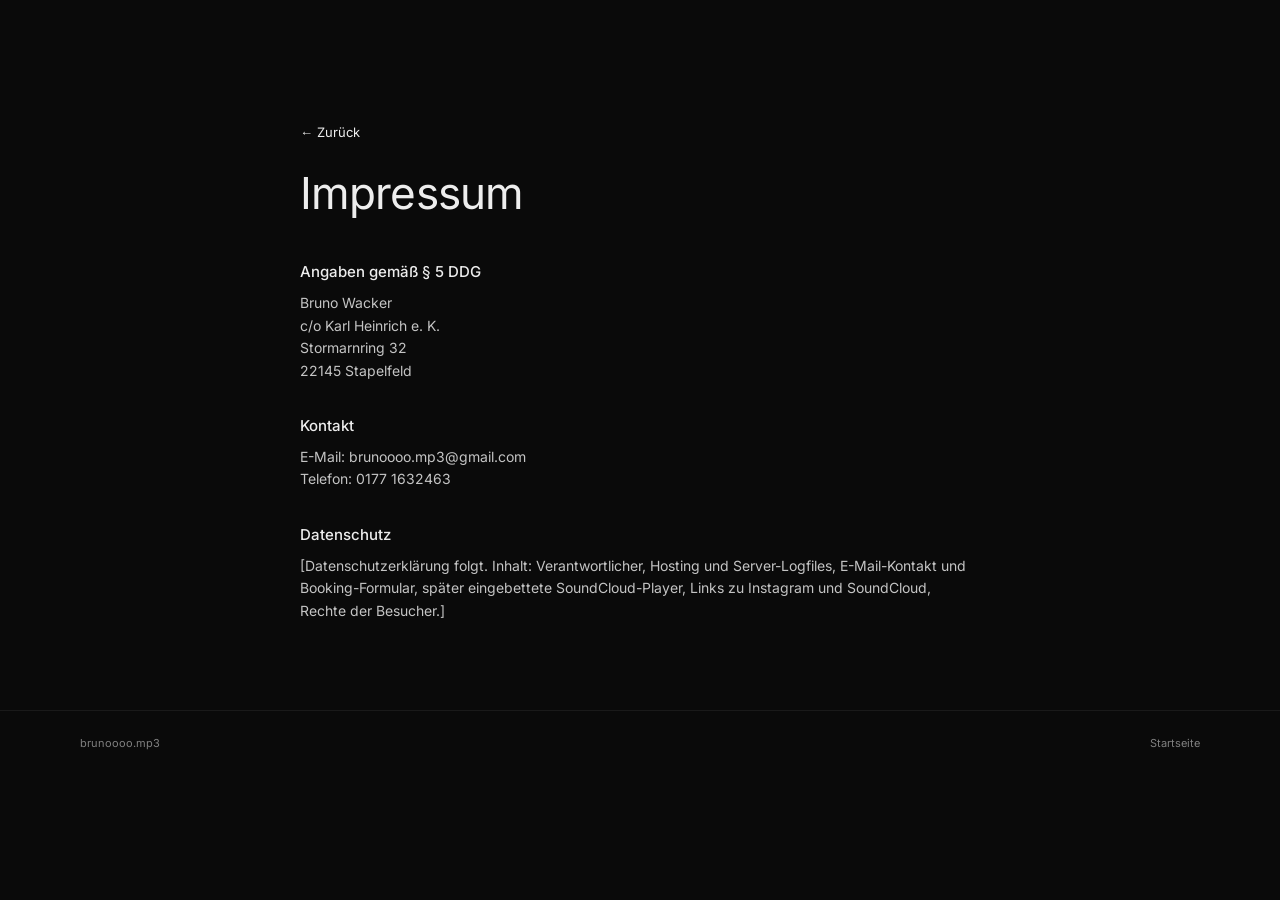
==== commit 2f32545b: "Impressum: Name, c/o-Anschrift und Telefon eingetragen [skip netlify] Co-Authored-By: Claude Opus 5." ====
--- a/impressum.html
+++ b/impressum.html
@@ -20,10 +20,10 @@
     <h1>Impressum</h1>
 
     <h2>Angaben gemäß § 5 DDG</h2>
-    <p>[Vorname Nachname]<br>[Straße Hausnummer]<br>[PLZ Ort]</p>
+    <p>Bruno Wacker<br>c/o Karl Heinrich e. K.<br>Stormarnring 32<br>22145 Stapelfeld</p>
 
     <h2>Kontakt</h2>
-    <p>E-Mail: brunoooo.mp3@gmail.com<br>Telefon: [Telefonnummer]</p>
+    <p>E-Mail: <a href="mailto:brunoooo.mp3@gmail.com">brunoooo.mp3@gmail.com</a><br>Telefon: <a href="tel:+491771632463">0177 1632463</a></p>
 
     <!-- Nur einfügen, falls vorhanden:
     <h2>Umsatzsteuer-ID</h2>
--- a/css/style.css
+++ b/css/style.css
@@ -150,13 +150,11 @@
   -webkit-mask-image: linear-gradient(to right, transparent, #000 8%, #000 92%, transparent);
   mask-image: linear-gradient(to right, transparent, #000 8%, #000 92%, transparent);
 }
-.marquee__track { display: flex; width: max-content; animation: marquee var(--dur, 40s) linear infinite; }
-.marquee:hover .marquee__track, .marquee.is-paused .marquee__track { animation-play-state: paused; }
+.marquee__track { display: flex; width: max-content; will-change: transform; }
 .marquee__list { display: flex; align-items: center; margin: 0; padding: 0; list-style: none; font-family: var(--mono); font-size: clamp(14px, 1.3vw, 16px); line-height: 1; color: #d8d8d8; }
 .marquee__list li { display: flex; align-items: center; white-space: nowrap; }
 /* Trenner: kleiner Punkt in der Akzentfarbe */
 .marquee__list li::before { content: ""; width: 5px; height: 5px; margin: 0 clamp(20px, 2.4vw, 32px); border-radius: 50%; background: var(--accent); flex: none; }
-@keyframes marquee { to { transform: translateX(var(--shift, -50%)); } }
 
 /* ---------- Sections ---------- */
 .section { padding: var(--section-y) 0; position: relative; }
@@ -555,7 +553,6 @@
 .stage { overflow: clip; }
 
 /* Genre-Band reagiert auf die Scroll-Geschwindigkeit */
-.marquee__skew { transform: skewX(var(--skew, 0deg)); }
 
 /* 3D-Kippen der Karten */
 .tilt { transform-style: preserve-3d; will-change: transform; }
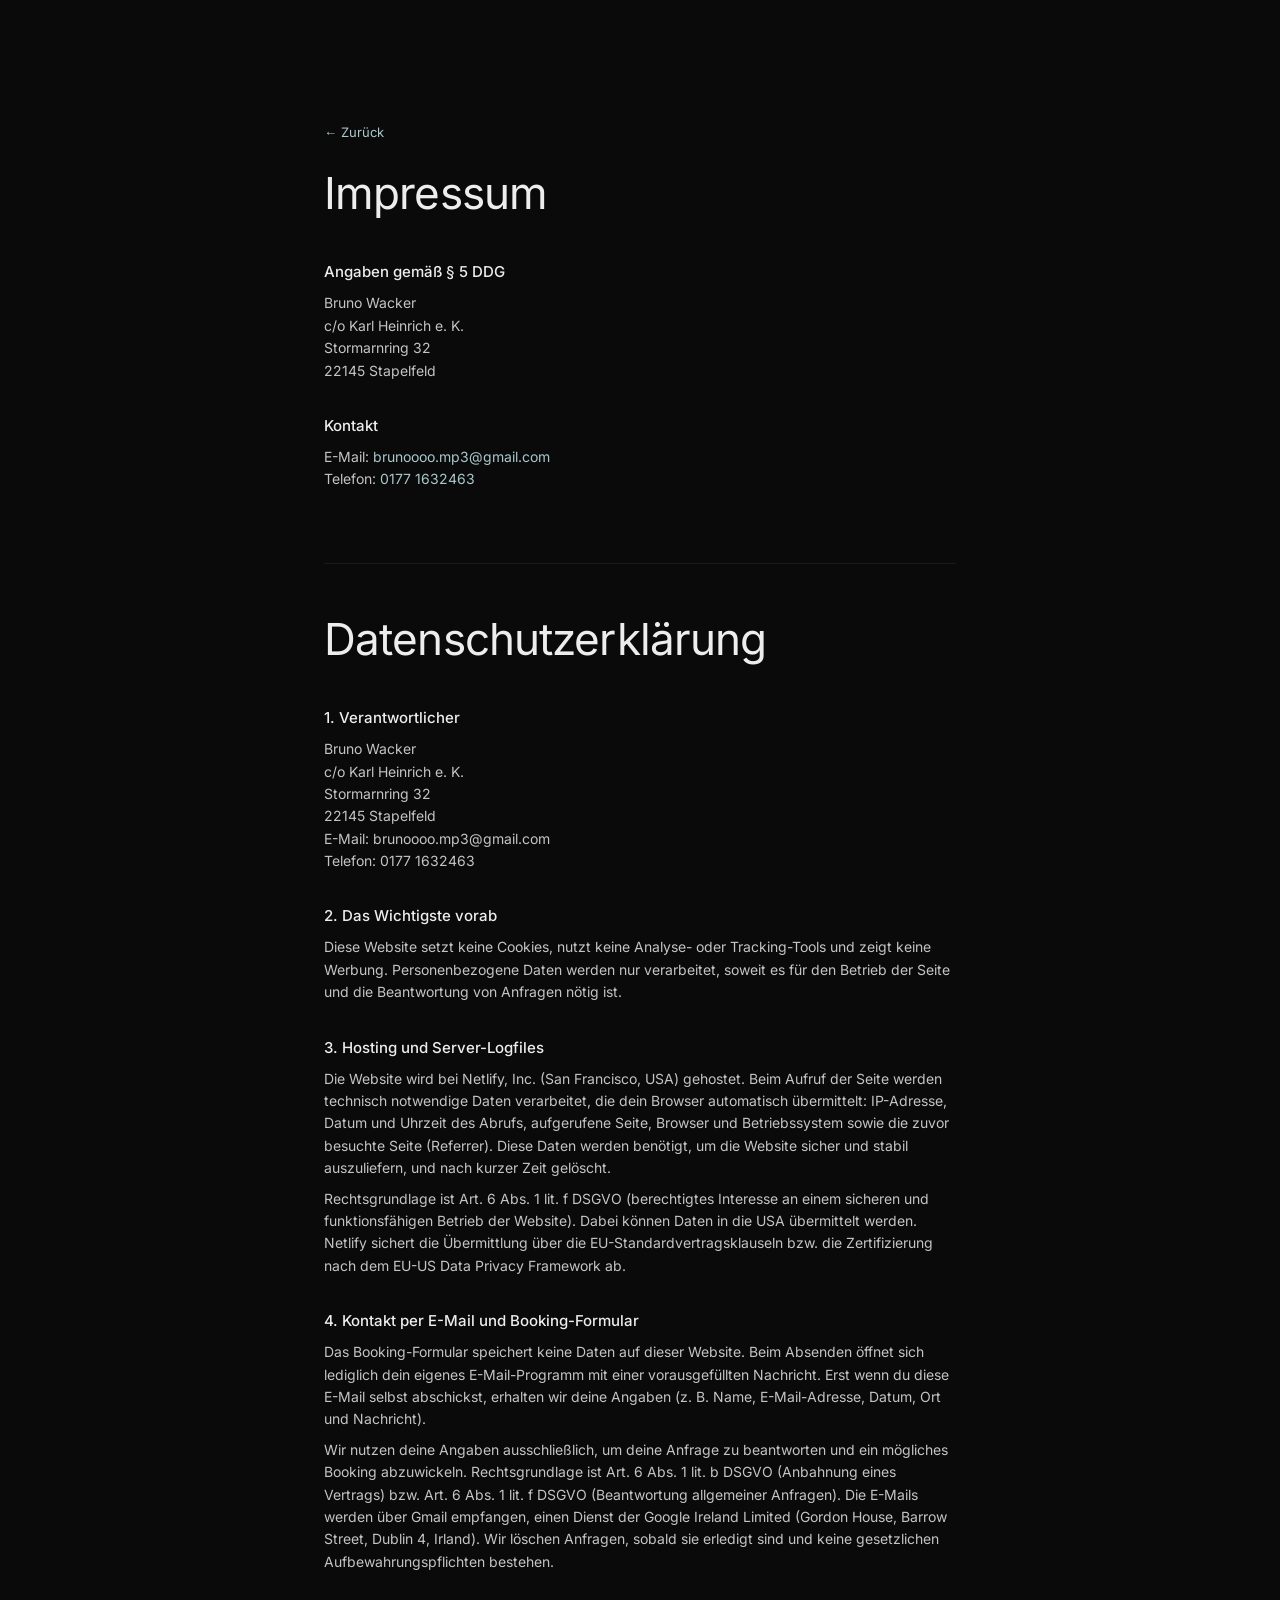
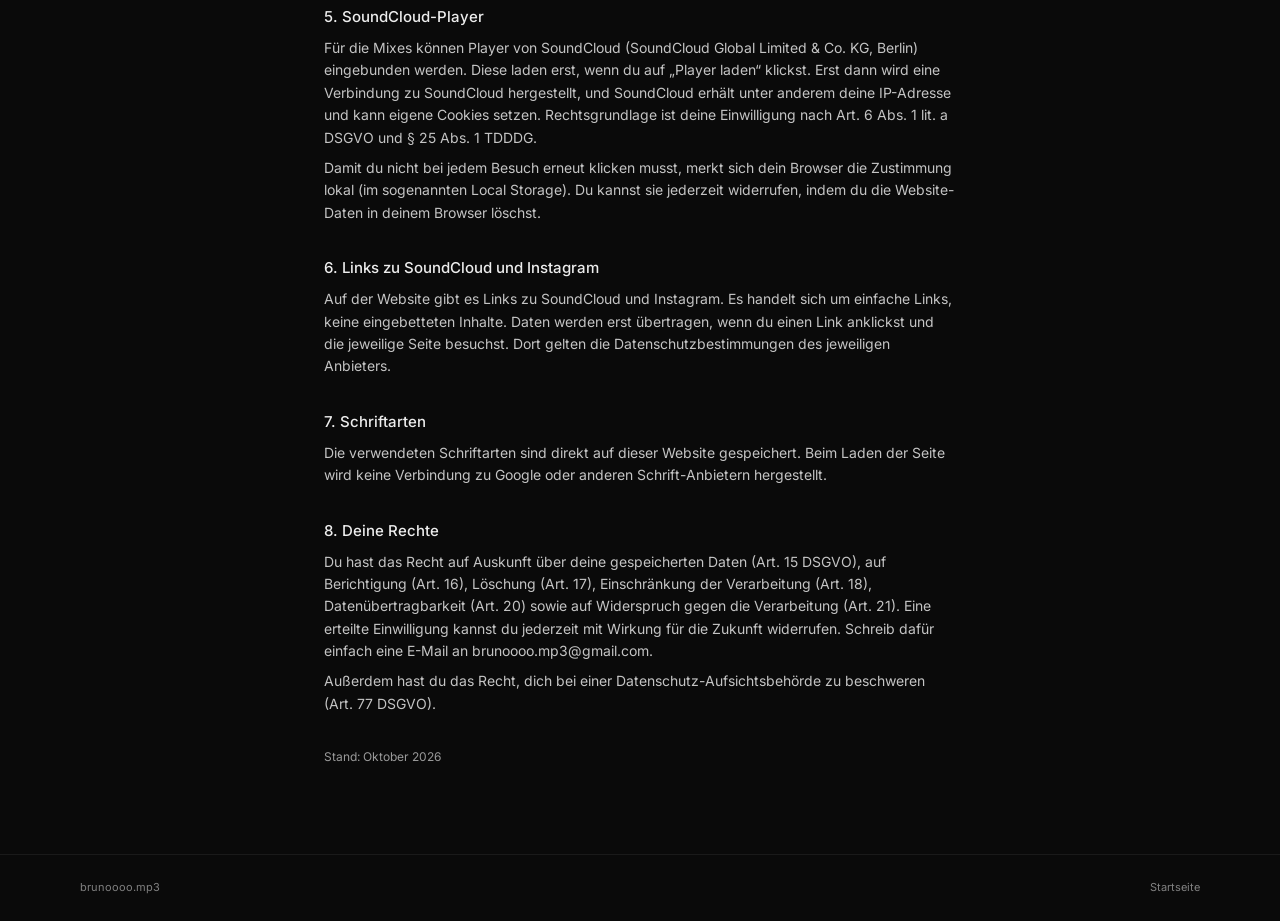
==== commit 2c36e1ee: "Datenschutzerklärung (Entwurf) und Seitenrand auf dem Handy [skip netlify] Co-Authored-By: Claude Op" ====
--- a/impressum.html
+++ b/impressum.html
@@ -8,9 +8,12 @@
   <meta name="theme-color" content="#0a0a0a">
   <link rel="stylesheet" href="css/style.css">
   <style>
-    .legal { padding: 120px 0 80px; max-width: 680px; }
+    .legal { padding-block: 120px 80px; max-width: 728px; }
     .legal h1 { font-size: clamp(30px, 6vw, 44px); font-weight: 400; letter-spacing: -.02em; margin: 14px 0 32px; }
     .legal h2 { font-size: 15px; font-weight: 500; margin: 32px 0 8px; }
+    .legal__h1--second { margin-top: 72px !important; padding-top: 40px; border-top: 1px solid var(--line-soft); }
+    .legal__date { margin-top: 32px !important; color: var(--muted) !important; font-size: 12px !important; }
+    .legal a { color: var(--accent); }
     .legal p { color: #c4c4c4; font-size: 14px; margin: 0 0 8px; }
   </style>
 </head>
@@ -30,8 +33,37 @@
     <p>Umsatzsteuer-Identifikationsnummer gemäß § 27a UStG: [DE…]</p>
     -->
 
-    <h2 id="datenschutz">Datenschutz</h2>
-    <p>[Datenschutzerklärung folgt. Inhalt: Verantwortlicher, Hosting und Server-Logfiles, E-Mail-Kontakt und Booking-Formular, später eingebettete SoundCloud-Player, Links zu Instagram und SoundCloud, Rechte der Besucher.]</p>
+    <h1 id="datenschutz" class="legal__h1--second">Datenschutzerklärung</h1>
+
+    <h2>1. Verantwortlicher</h2>
+    <p>Bruno Wacker<br>c/o Karl Heinrich e. K.<br>Stormarnring 32<br>22145 Stapelfeld<br>E-Mail: brunoooo.mp3@gmail.com<br>Telefon: 0177 1632463</p>
+
+    <h2>2. Das Wichtigste vorab</h2>
+    <p>Diese Website setzt keine Cookies, nutzt keine Analyse- oder Tracking-Tools und zeigt keine Werbung. Personenbezogene Daten werden nur verarbeitet, soweit es für den Betrieb der Seite und die Beantwortung von Anfragen nötig ist.</p>
+
+    <h2>3. Hosting und Server-Logfiles</h2>
+    <p>Die Website wird bei Netlify, Inc. (San Francisco, USA) gehostet. Beim Aufruf der Seite werden technisch notwendige Daten verarbeitet, die dein Browser automatisch übermittelt: IP-Adresse, Datum und Uhrzeit des Abrufs, aufgerufene Seite, Browser und Betriebssystem sowie die zuvor besuchte Seite (Referrer). Diese Daten werden benötigt, um die Website sicher und stabil auszuliefern, und nach kurzer Zeit gelöscht.</p>
+    <p>Rechtsgrundlage ist Art. 6 Abs. 1 lit. f DSGVO (berechtigtes Interesse an einem sicheren und funktionsfähigen Betrieb der Website). Dabei können Daten in die USA übermittelt werden. Netlify sichert die Übermittlung über die EU-Standardvertragsklauseln bzw. die Zertifizierung nach dem EU-US Data Privacy Framework ab.</p>
+
+    <h2>4. Kontakt per E-Mail und Booking-Formular</h2>
+    <p>Das Booking-Formular speichert keine Daten auf dieser Website. Beim Absenden öffnet sich lediglich dein eigenes E-Mail-Programm mit einer vorausgefüllten Nachricht. Erst wenn du diese E-Mail selbst abschickst, erhalten wir deine Angaben (z. B. Name, E-Mail-Adresse, Datum, Ort und Nachricht).</p>
+    <p>Wir nutzen deine Angaben ausschließlich, um deine Anfrage zu beantworten und ein mögliches Booking abzuwickeln. Rechtsgrundlage ist Art. 6 Abs. 1 lit. b DSGVO (Anbahnung eines Vertrags) bzw. Art. 6 Abs. 1 lit. f DSGVO (Beantwortung allgemeiner Anfragen). Die E-Mails werden über Gmail empfangen, einen Dienst der Google Ireland Limited (Gordon House, Barrow Street, Dublin 4, Irland). Wir löschen Anfragen, sobald sie erledigt sind und keine gesetzlichen Aufbewahrungspflichten bestehen.</p>
+
+    <h2>5. SoundCloud-Player</h2>
+    <p>Für die Mixes können Player von SoundCloud (SoundCloud Global Limited &amp; Co. KG, Berlin) eingebunden werden. Diese laden erst, wenn du auf „Player laden“ klickst. Erst dann wird eine Verbindung zu SoundCloud hergestellt, und SoundCloud erhält unter anderem deine IP-Adresse und kann eigene Cookies setzen. Rechtsgrundlage ist deine Einwilligung nach Art. 6 Abs. 1 lit. a DSGVO und § 25 Abs. 1 TDDDG.</p>
+    <p>Damit du nicht bei jedem Besuch erneut klicken musst, merkt sich dein Browser die Zustimmung lokal (im sogenannten Local Storage). Du kannst sie jederzeit widerrufen, indem du die Website-Daten in deinem Browser löschst.</p>
+
+    <h2>6. Links zu SoundCloud und Instagram</h2>
+    <p>Auf der Website gibt es Links zu SoundCloud und Instagram. Es handelt sich um einfache Links, keine eingebetteten Inhalte. Daten werden erst übertragen, wenn du einen Link anklickst und die jeweilige Seite besuchst. Dort gelten die Datenschutzbestimmungen des jeweiligen Anbieters.</p>
+
+    <h2>7. Schriftarten</h2>
+    <p>Die verwendeten Schriftarten sind direkt auf dieser Website gespeichert. Beim Laden der Seite wird keine Verbindung zu Google oder anderen Schrift-Anbietern hergestellt.</p>
+
+    <h2>8. Deine Rechte</h2>
+    <p>Du hast das Recht auf Auskunft über deine gespeicherten Daten (Art. 15 DSGVO), auf Berichtigung (Art. 16), Löschung (Art. 17), Einschränkung der Verarbeitung (Art. 18), Datenübertragbarkeit (Art. 20) sowie auf Widerspruch gegen die Verarbeitung (Art. 21). Eine erteilte Einwilligung kannst du jederzeit mit Wirkung für die Zukunft widerrufen. Schreib dafür einfach eine E-Mail an brunoooo.mp3@gmail.com.</p>
+    <p>Außerdem hast du das Recht, dich bei einer Datenschutz-Aufsichtsbehörde zu beschweren (Art. 77 DSGVO).</p>
+
+    <p class="legal__date">Stand: Oktober 2026</p>
   </main>
   <footer class="footer">
     <div class="wrap footer__inner"><span>brunoooo.mp3</span><a href="index.html">Startseite</a></div>
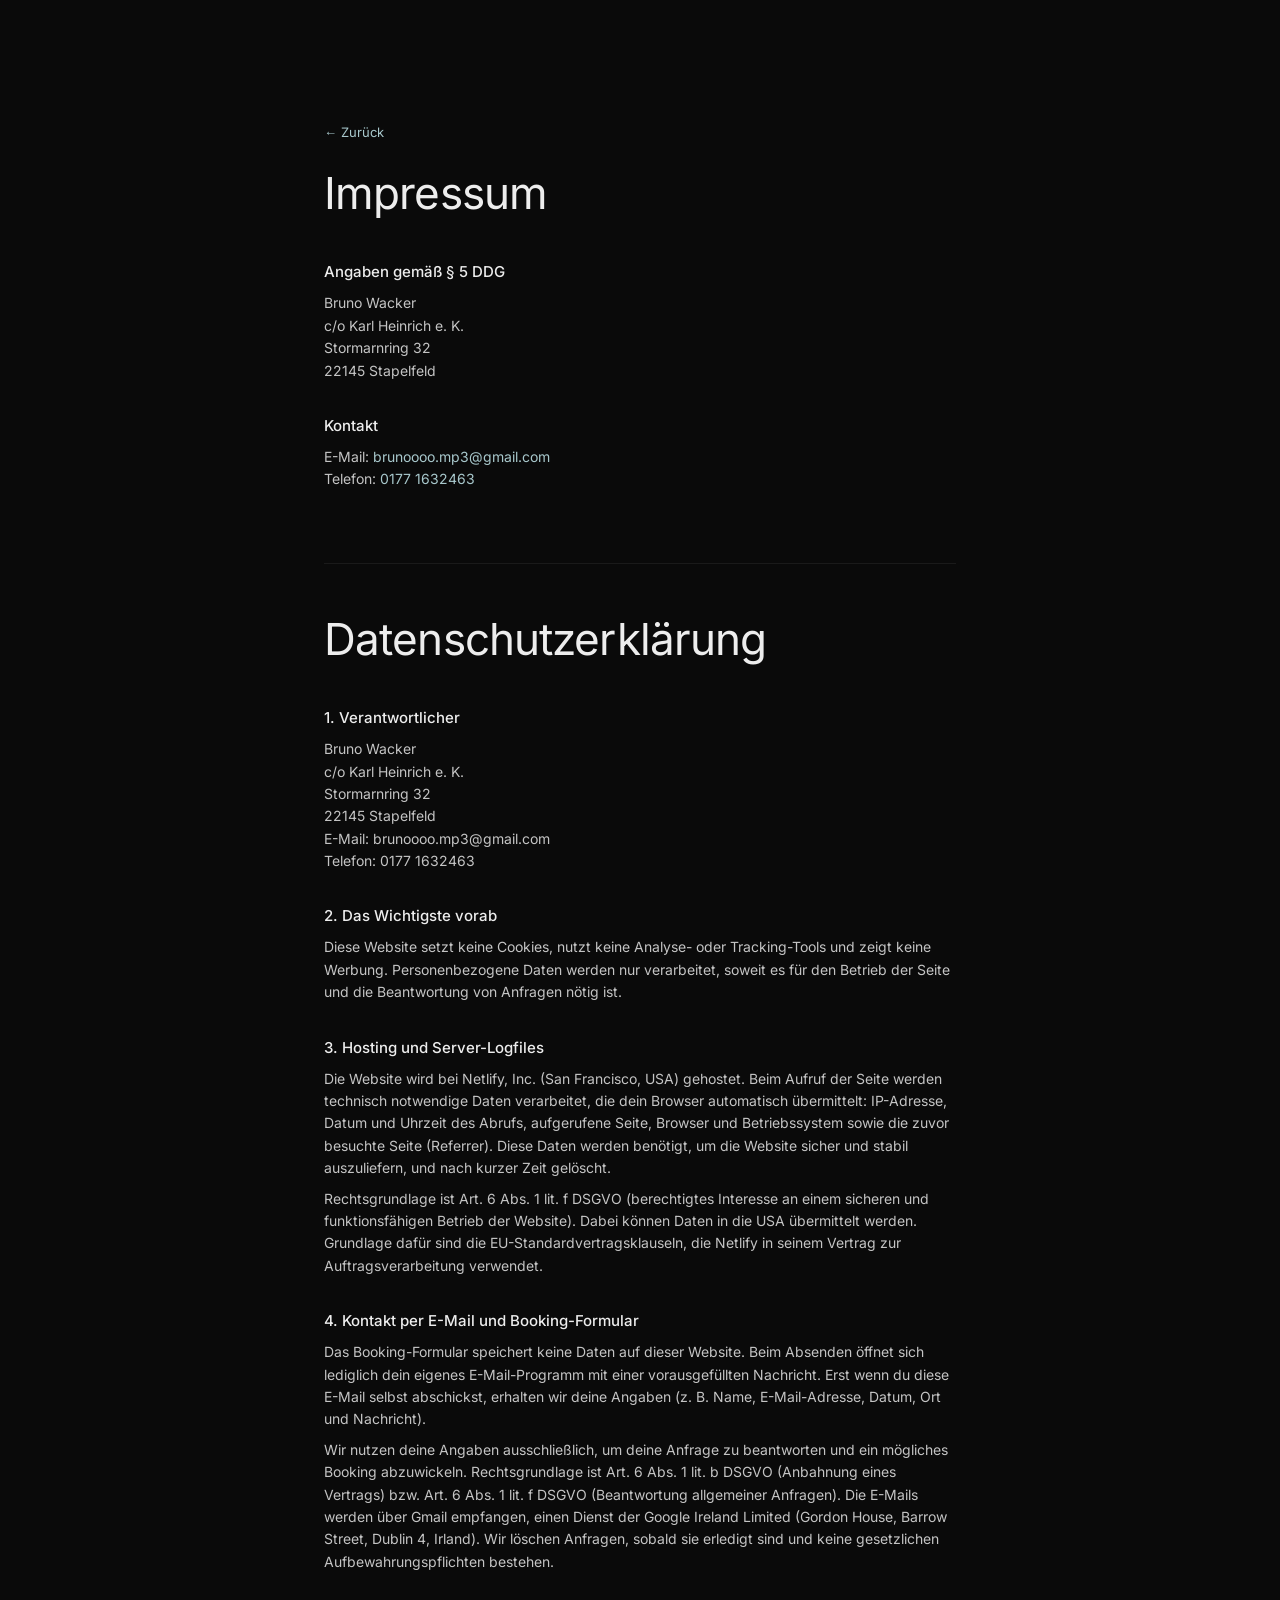
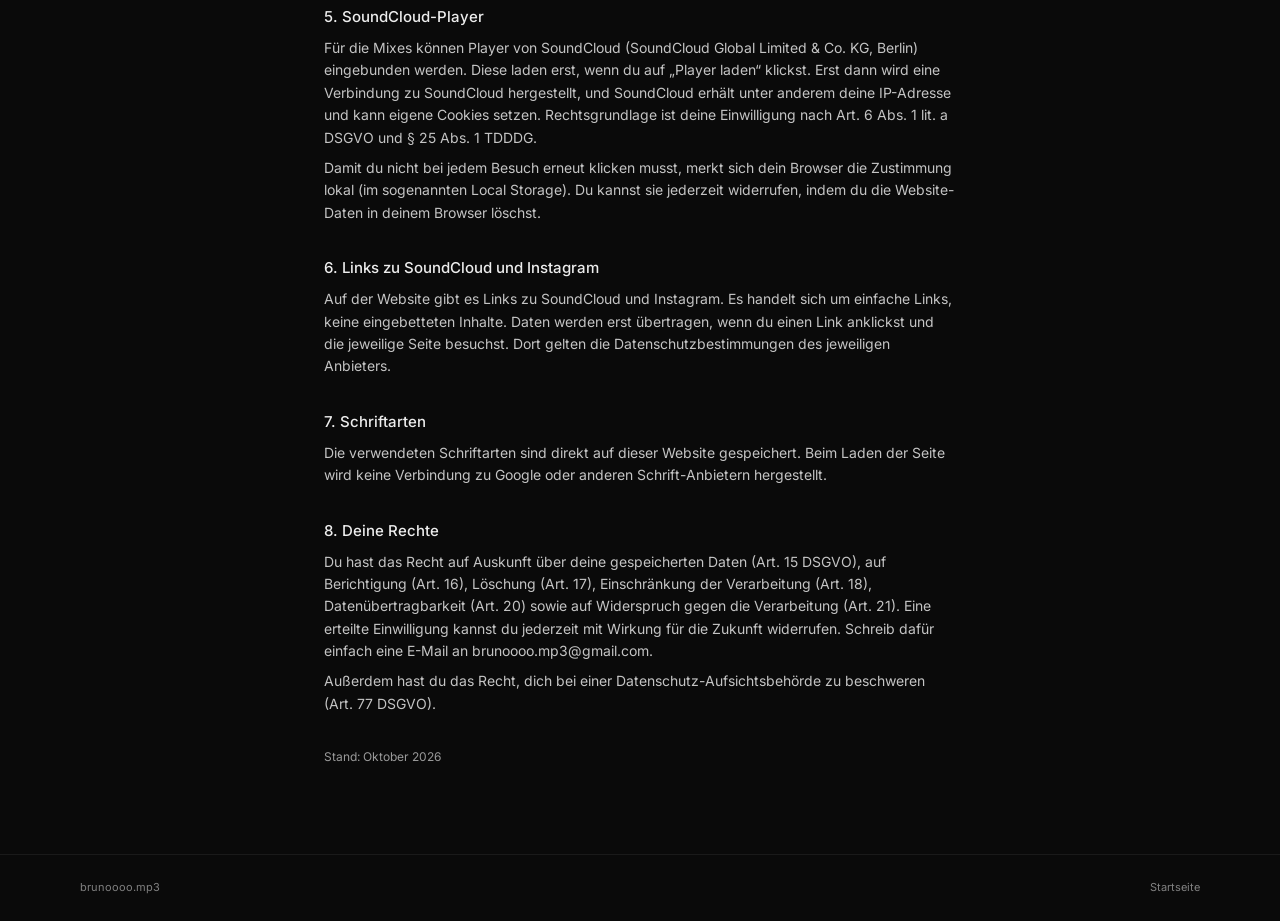
==== commit cc406e78: "Datenschutz: Netlify-Absatz auf belegte Angaben reduziert [skip netlify] Co-Authored-By: Claude Opus" ====
--- a/impressum.html
+++ b/impressum.html
@@ -43,7 +43,7 @@
 
     <h2>3. Hosting und Server-Logfiles</h2>
     <p>Die Website wird bei Netlify, Inc. (San Francisco, USA) gehostet. Beim Aufruf der Seite werden technisch notwendige Daten verarbeitet, die dein Browser automatisch übermittelt: IP-Adresse, Datum und Uhrzeit des Abrufs, aufgerufene Seite, Browser und Betriebssystem sowie die zuvor besuchte Seite (Referrer). Diese Daten werden benötigt, um die Website sicher und stabil auszuliefern, und nach kurzer Zeit gelöscht.</p>
-    <p>Rechtsgrundlage ist Art. 6 Abs. 1 lit. f DSGVO (berechtigtes Interesse an einem sicheren und funktionsfähigen Betrieb der Website). Dabei können Daten in die USA übermittelt werden. Netlify sichert die Übermittlung über die EU-Standardvertragsklauseln bzw. die Zertifizierung nach dem EU-US Data Privacy Framework ab.</p>
+    <p>Rechtsgrundlage ist Art. 6 Abs. 1 lit. f DSGVO (berechtigtes Interesse an einem sicheren und funktionsfähigen Betrieb der Website). Dabei können Daten in die USA übermittelt werden. Grundlage dafür sind die EU-Standardvertragsklauseln, die Netlify in seinem Vertrag zur Auftragsverarbeitung verwendet.</p>
 
     <h2>4. Kontakt per E-Mail und Booking-Formular</h2>
     <p>Das Booking-Formular speichert keine Daten auf dieser Website. Beim Absenden öffnet sich lediglich dein eigenes E-Mail-Programm mit einer vorausgefüllten Nachricht. Erst wenn du diese E-Mail selbst abschickst, erhalten wir deine Angaben (z. B. Name, E-Mail-Adresse, Datum, Ort und Nachricht).</p>
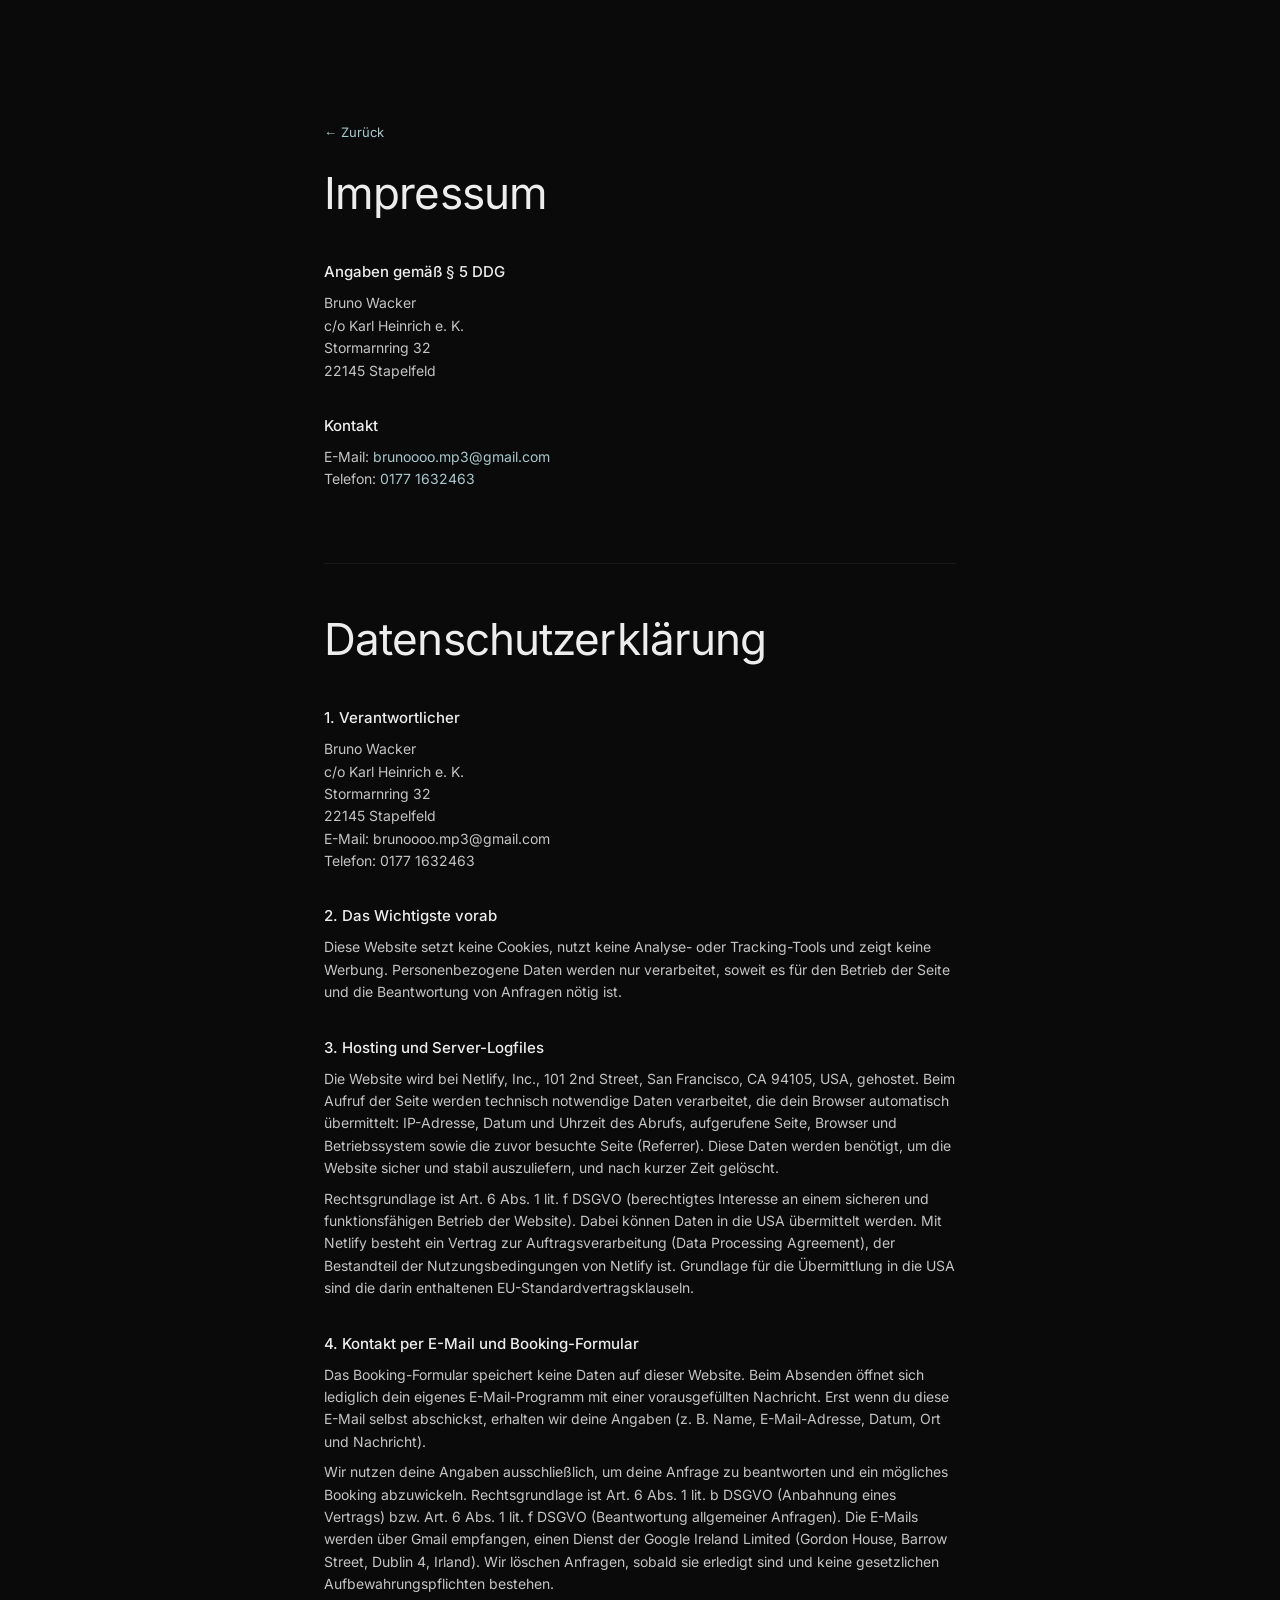
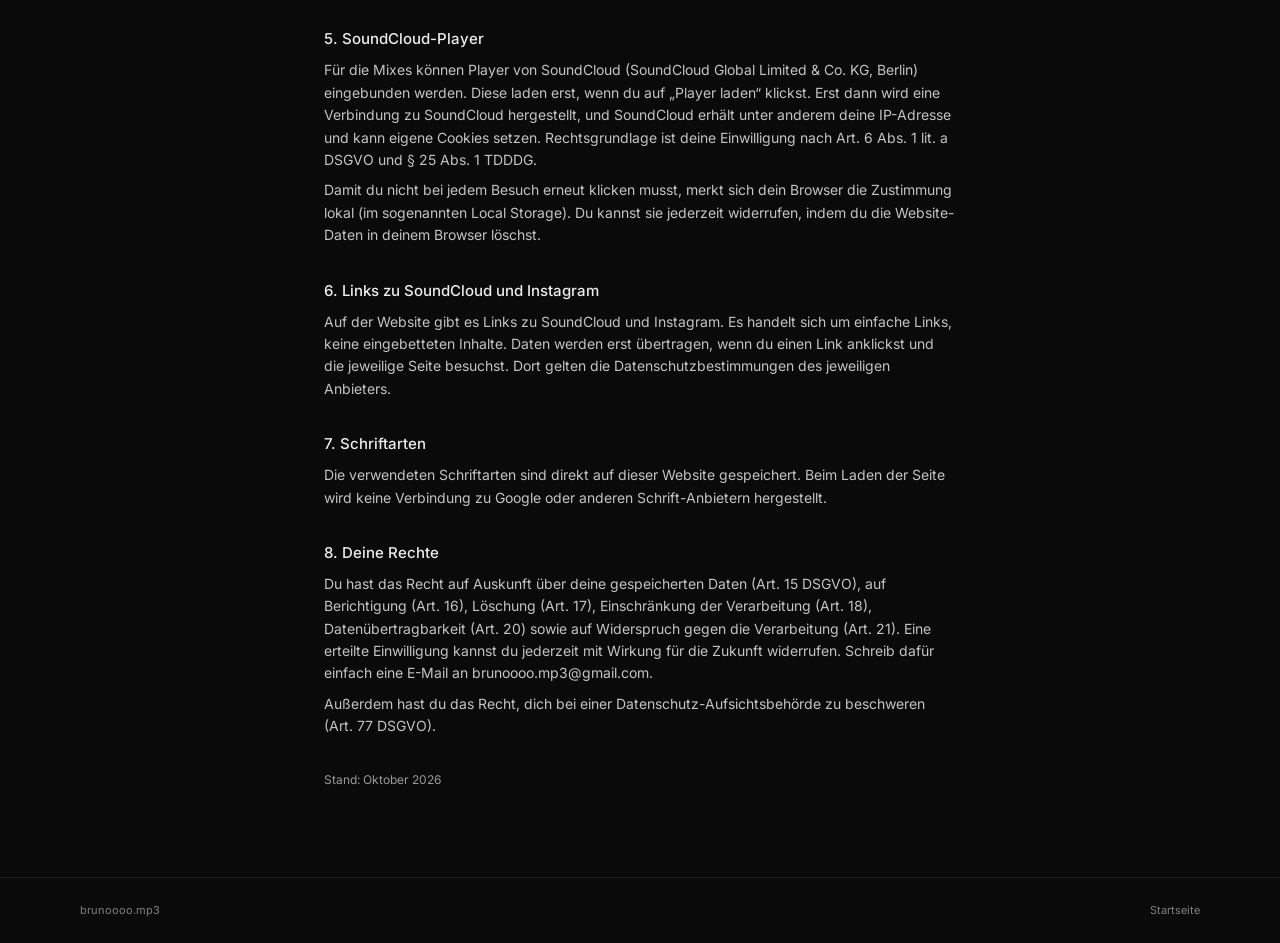
==== commit ce7f8829: "Datenschutz: Netlify-Anschrift und DPA ergänzt [skip netlify] Co-Authored-By: Claude Opus 5.5 <norep" ====
--- a/impressum.html
+++ b/impressum.html
@@ -42,8 +42,8 @@
     <p>Diese Website setzt keine Cookies, nutzt keine Analyse- oder Tracking-Tools und zeigt keine Werbung. Personenbezogene Daten werden nur verarbeitet, soweit es für den Betrieb der Seite und die Beantwortung von Anfragen nötig ist.</p>
 
     <h2>3. Hosting und Server-Logfiles</h2>
-    <p>Die Website wird bei Netlify, Inc. (San Francisco, USA) gehostet. Beim Aufruf der Seite werden technisch notwendige Daten verarbeitet, die dein Browser automatisch übermittelt: IP-Adresse, Datum und Uhrzeit des Abrufs, aufgerufene Seite, Browser und Betriebssystem sowie die zuvor besuchte Seite (Referrer). Diese Daten werden benötigt, um die Website sicher und stabil auszuliefern, und nach kurzer Zeit gelöscht.</p>
-    <p>Rechtsgrundlage ist Art. 6 Abs. 1 lit. f DSGVO (berechtigtes Interesse an einem sicheren und funktionsfähigen Betrieb der Website). Dabei können Daten in die USA übermittelt werden. Grundlage dafür sind die EU-Standardvertragsklauseln, die Netlify in seinem Vertrag zur Auftragsverarbeitung verwendet.</p>
+    <p>Die Website wird bei Netlify, Inc., 101 2nd Street, San Francisco, CA 94105, USA, gehostet. Beim Aufruf der Seite werden technisch notwendige Daten verarbeitet, die dein Browser automatisch übermittelt: IP-Adresse, Datum und Uhrzeit des Abrufs, aufgerufene Seite, Browser und Betriebssystem sowie die zuvor besuchte Seite (Referrer). Diese Daten werden benötigt, um die Website sicher und stabil auszuliefern, und nach kurzer Zeit gelöscht.</p>
+    <p>Rechtsgrundlage ist Art. 6 Abs. 1 lit. f DSGVO (berechtigtes Interesse an einem sicheren und funktionsfähigen Betrieb der Website). Dabei können Daten in die USA übermittelt werden. Mit Netlify besteht ein Vertrag zur Auftragsverarbeitung (Data Processing Agreement), der Bestandteil der Nutzungsbedingungen von Netlify ist. Grundlage für die Übermittlung in die USA sind die darin enthaltenen EU-Standardvertragsklauseln.</p>
 
     <h2>4. Kontakt per E-Mail und Booking-Formular</h2>
     <p>Das Booking-Formular speichert keine Daten auf dieser Website. Beim Absenden öffnet sich lediglich dein eigenes E-Mail-Programm mit einer vorausgefüllten Nachricht. Erst wenn du diese E-Mail selbst abschickst, erhalten wir deine Angaben (z. B. Name, E-Mail-Adresse, Datum, Ort und Nachricht).</p>
